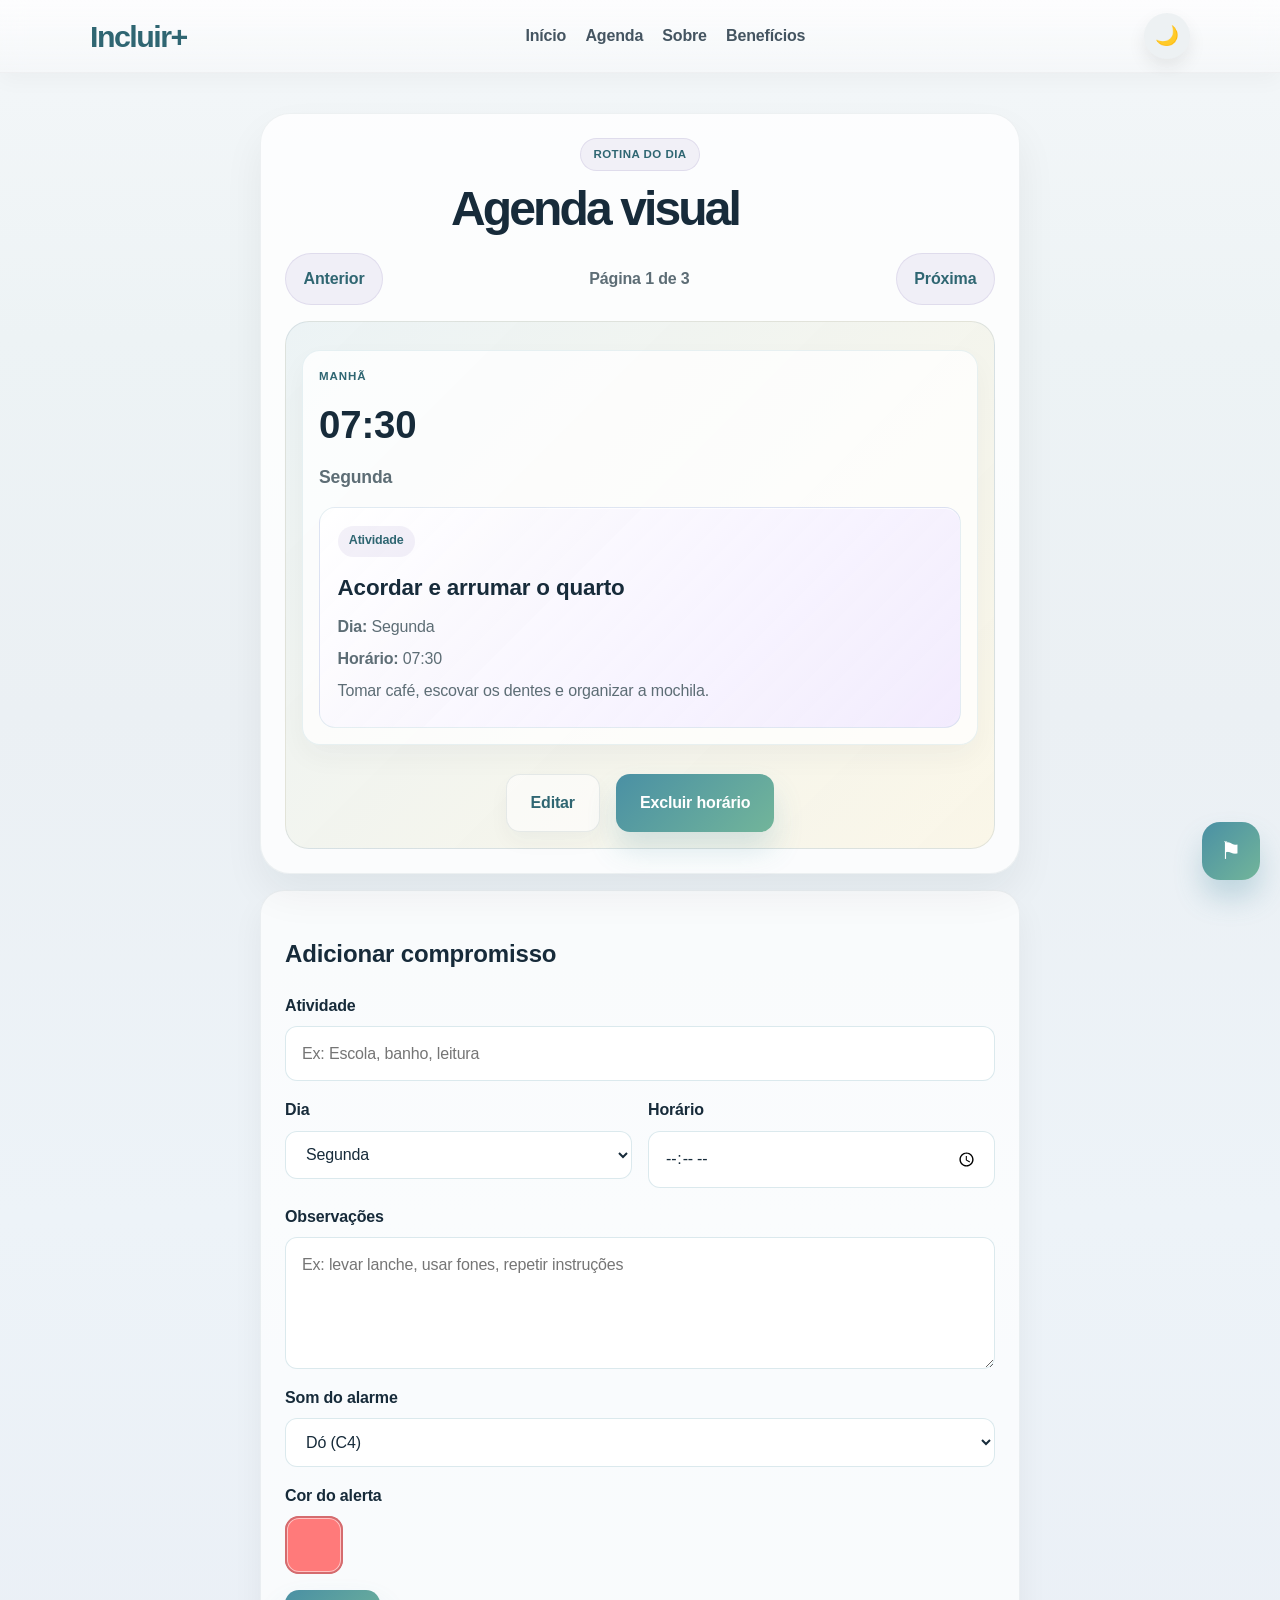
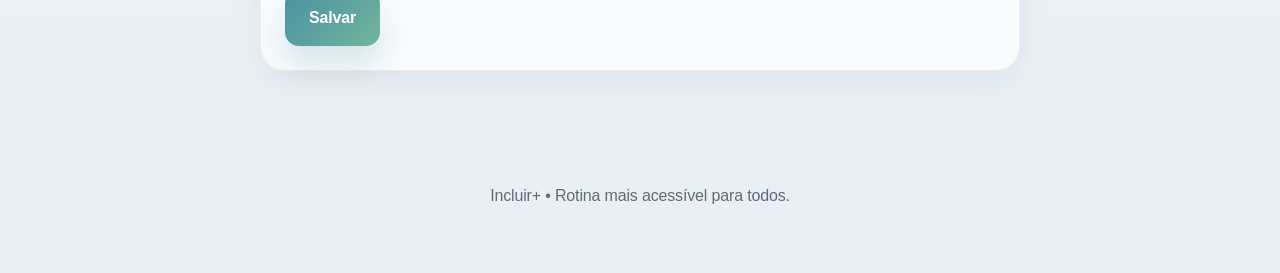
==== agenda.html @ 7098587c "Add files via upload" ====
<!DOCTYPE html>
<html lang="pt-br">
  <head>
    <meta charset="UTF-8" />
    <meta name="viewport" content="width=device-width, initial-scale=1.0" />
    <title>Agenda | Incluir+</title>
    <meta
      name="description"
      content="Agenda pessoal para organizar horários, atividades e compromissos do dia a dia."
    />
    <link rel="stylesheet" href="style.css" />
    <script src="theme.js" defer></script>
    <script src="mouse-rain.js" defer></script>
    <script src="script.js" defer></script>
  </head>
  <body>
    <div class="mouse-rain" aria-hidden="true"></div>
    <header class="topbar">
      <div class="container nav">
        <div class="brand">Incluir+</div>
        <nav class="menu" aria-label="Menu principal">
          <a href="index.html">Início</a>
          <a href="agenda.html">Agenda</a>
          <a href="index.html#sobre">Sobre</a>
          <a href="index.html#beneficios">Benefícios</a>
        </nav>
        <button id="theme-toggle" class="theme-toggle" type="button" aria-label="Alternar tema">🌙</button>
      </div>
    </header>

    <main class="agenda-page">
      <section class="agenda-book-section">
        <div class="container book-wrapper">
          <div class="book-panel">
            <div class="book-header">
              <p class="eyebrow">Rotina do dia</p>
              <h1>Agenda visual</h1>
            </div>

            <div class="book-navigation">
              <button id="prev-page" class="nav-btn" type="button" aria-label="Página anterior">Anterior</button>
              <span id="page-indicator" class="page-indicator">Página 1 de 1</span>
              <button id="next-page" class="nav-btn" type="button" aria-label="Próxima página">Próxima</button>
            </div>

            <div class="page-frame">
              <div id="agenda-page" class="agenda-page-card" aria-live="polite"></div>
              <div class="agenda-actions">
                <button id="edit-current-task" class="btn btn-secondary" type="button">Editar</button>
                <button id="delete-current-task" class="btn btn-primary" type="button">Excluir horário</button>
              </div>
            </div>
          </div>
        </div>
      </section>

      <section class="planner-form-section">
        <div class="container">
          <div class="planner-form card-panel">
            <h2 id="form-title">Adicionar compromisso</h2>
            <form id="agenda-form">
              <div class="field-group">
                <label for="task-title">Atividade</label>
                <input id="task-title" name="title" type="text" placeholder="Ex: Escola, banho, leitura" required />
              </div>

              <div class="field-row">
                <div class="field-group">
                  <label for="task-day">Dia</label>
                  <select id="task-day" name="day" required>
                    <option value="Segunda">Segunda</option>
                    <option value="Terça">Terça</option>
                    <option value="Quarta">Quarta</option>
                    <option value="Quinta">Quinta</option>
                    <option value="Sexta">Sexta</option>
                    <option value="Sábado">Sábado</option>
                    <option value="Domingo">Domingo</option>
                  </select>
                </div>

                <div class="field-group">
                  <label for="task-time">Horário</label>
                  <input id="task-time" name="time" type="time" step="60" required />
                </div>
              </div>

              <div class="field-group">
                <label for="task-notes">Observações</label>
                <textarea id="task-notes" name="notes" rows="4" placeholder="Ex: levar lanche, usar fones, repetir instruções"></textarea>
              </div>

              <div class="field-group">
                <label for="alarm-sound">Som do alarme</label>
                <select id="alarm-sound" name="alarmSound" aria-label="Escolha o som do alarme">
                  <option value="C4">Dó (C4)</option>
                  <option value="D4">Ré (D4)</option>
                  <option value="E4">Mi (E4)</option>
                  <option value="G4">Sol (G4)</option>
                  <option value="A4">La (A4)</option>
                  <option value="B4">Si (B4)</option>
                  <option value="C5">Dó agudo (C5)</option>
                </select>
              </div>

              <div class="field-group">
                <label for="alert-color">Cor do alerta</label>
                <div class="color-picker-wrap">
                  <input
                    id="alert-color"
                    name="alertColor"
                    type="color"
                    value="#ff7a7a"
                    aria-label="Escolha a cor do alerta da agenda"
                    class="alert-color-input"
                  />
                  <span class="color-picker-square" aria-hidden="true"></span>
                </div>
              </div>

              <div class="form-actions">
                <button type="submit" class="btn btn-primary">Salvar</button>
                <button type="button" id="cancel-edit" class="btn btn-secondary hidden">Cancelar</button>
              </div>
            </form>
          </div>
        </div>
      </section>
    </main>

    <button id="manual-alert-btn" class="manual-alert-btn" type="button" aria-label="Ativar compromisso atual">
      ⚑
    </button>

    <button id="dismiss-alarm-btn" class="dismiss-alarm-btn hidden" type="button" aria-label="Desligar alarme">
      Desligar alarme
    </button>

    <footer class="footer">
      <div class="container">
        <p>Incluir+ • Rotina mais acessível para todos.</p>
      </div>
    </footer>
  </body>
</html>
---- style.css ----
:root {
  --bg: #eef3f5;
  --surface: #f6f8f9;
  --surface-strong: #f0f4f6;
  --surface-soft: #9B8AC4;
  --primary: #4A90A4;
  --primary-dark: #2f6672;
  --secondary: #72B59A;
  --accent: #F2C94C;
  --text: #172B3A;
  --muted: #5d6d75;
  --border: rgba(58, 92, 103, 0.12);
  --shadow: 0 18px 40px rgba(18, 35, 45, 0.07);
  --category: #9B8AC4;
  --toggle-bg: #edf1f3;
  --toggle-text: #172B3A;
  --alert-color: #ff7a7a;
  --alert-color-rgb: 255, 122, 122;
  --theme-gradient: linear-gradient(180deg, #f4f7f9 0%, #edf3f5 18%, #ebf0f4 38%, #edf3f8 65%, #e9eef5 100%);
}

body.dark-theme {
  --bg: #050b13;
  --surface: #0b1723;
  --surface-strong: #101d2b;
  --surface-soft: #9B8AC4;
  --primary: #7ecbe3;
  --primary-dark: #edf8ff;
  --secondary: #8aa8ff;
  --accent: #f7d76d;
  --text: #eaf4fb;
  --muted: #b4c8d6;
  --border: rgba(148, 175, 255, 0.2);
  --shadow: 0 20px 45px rgba(0, 0, 0, 0.42);
  --category: #9B8AC4;
  --toggle-bg: #111d2c;
  --toggle-text: #edf8ff;
  --theme-gradient: linear-gradient(180deg, #02070d 0%, #081923 18%, #0c1b2a 38%, #101827 68%, #17152a 100%);
}

* {
  box-sizing: border-box;
}

html {
  scroll-behavior: smooth;
}

.mouse-rain {
  position: fixed;
  inset: 0;
  pointer-events: none;
  z-index: 0;
  overflow: hidden;
  background: transparent;
}

.mouse-rain .mouse-trail-line {
  position: absolute;
  left: 0;
  top: 0;
  height: 3.5px;
  border-radius: 999px;
  background: linear-gradient(90deg, rgba(74, 144, 164, 0), rgba(74, 144, 164, 0.8), rgba(74, 144, 164, 0));
  box-shadow: 0 0 18px rgba(74, 144, 164, 0.18), 0 0 28px rgba(74, 144, 164, 0.08);
  transform-origin: center center;
  opacity: 0;
  transition: opacity 0.18s ease, filter 0.25s ease;
  filter: blur(0.2px);
}

body.dark-theme .mouse-rain .mouse-trail-line {
  background: linear-gradient(90deg, rgba(79, 116, 255, 0), rgba(79, 116, 255, 0.8), rgba(79, 116, 255, 0));
  box-shadow: 0 0 16px rgba(79, 116, 255, 0.12), 0 0 24px rgba(79, 116, 255, 0.08);
}

body {
  margin: 0;
  font-family: "Inter", "Segoe UI", Arial, sans-serif;
  background: var(--theme-gradient);
  color: var(--text);
  line-height: 1.6;
  letter-spacing: -0.01em;
  text-rendering: optimizeLegibility;
  position: relative;
}

body > * {
  position: relative;
  z-index: 1;
}

img {
  max-width: 100%;
  display: block;
}

p,
label,
input,
select,
textarea,
button {
  letter-spacing: -0.01em;
}

button,
input,
select,
textarea {
  font: inherit;
}

.container {
  width: min(1100px, calc(100% - 2rem));
  margin: 0 auto;
}


.topbar {
  background: linear-gradient(180deg, rgba(255,255,255,0.78), rgba(245,247,249,0.72));
  backdrop-filter: blur(12px);
  border-bottom: 1px solid rgba(25, 42, 52, 0.06);
  position: sticky;
  top: 0;
  z-index: 10;
  box-shadow: 0 8px 20px rgba(20, 35, 45, 0.03);
}

body.dark-theme .topbar {
  background: linear-gradient(180deg, rgba(8,14,21,0.84), rgba(11,18,28,0.76));
  border-bottom-color: rgba(160, 184, 255, 0.12);
  box-shadow: 0 10px 18px rgba(2, 7, 12, 0.22);
}

.nav {
  display: flex;
  align-items: center;
  justify-content: space-between;
  min-height: 72px;
  gap: 1rem;
}

.theme-toggle {
  border: none;
  background: var(--toggle-bg);
  color: var(--toggle-text);
  width: 46px;
  height: 46px;
  border-radius: 50%;
  font-size: 1.2rem;
  cursor: pointer;
  box-shadow: 0 8px 18px rgba(0, 0, 0, 0.08);
  transition: transform 0.2s ease, box-shadow 0.2s ease, background 0.25s ease;
}

.theme-toggle:hover {
  transform: translateY(-1px) scale(1.02);
  box-shadow: 0 12px 22px rgba(11, 24, 33, 0.13);
}

.brand {
  font-size: 1.9rem;
  font-weight: 800;
  letter-spacing: -0.05em;
  color: var(--primary-dark);
}

.menu {
  display: flex;
  gap: 1.2rem;
  align-items: center;
}

.menu a {
  color: var(--text);
  text-decoration: none;
  font-weight: 600;
  opacity: 0.8;
  transition: color 0.2s ease, opacity 0.2s ease, transform 0.2s ease;
}

.menu a:hover {
  opacity: 1;
  transform: translateY(-1px);
}

body.dark-theme .menu a,
body.dark-theme .brand,
body.dark-theme .card h3,
body.dark-theme .page-box h3,
body.dark-theme .planner-form h2,
body.dark-theme label,
body.dark-theme .book-header h1 {
  color: var(--text);
}

.menu a:hover {
  color: var(--primary);
}

.hero {
  padding: 5rem 0 3.4rem;
}

.hero-content {
  display: grid;
  grid-template-columns: 1.1fr 0.9fr;
  align-items: center;
  gap: 2.8rem;
}

.eyebrow {
  display: inline-block;
  margin: 0 0 0.8rem;
  padding: 0.4rem 0.8rem;
  background: rgba(155, 138, 196, 0.12);
  border: 1px solid rgba(155, 138, 196, 0.2);
  border-radius: 999px;
  color: var(--primary-dark);
  font-weight: 700;
  letter-spacing: 0.04em;
  text-transform: uppercase;
  font-size: 0.72rem;
}

h1 {
  margin: 0;
  font-size: clamp(2.3rem, 5vw, 4.1rem);
  line-height: 1.04;
  letter-spacing: -0.06em;
  max-width: 620px;
}

.lead {
  margin: 1.15rem 0 0;
  font-size: 1.08rem;
  color: var(--muted);
  max-width: 560px;
  line-height: 1.7;
}

.actions {
  display: flex;
  flex-wrap: wrap;
  gap: 1rem;
  margin-top: 1.9rem;
}

.btn {
  display: inline-flex;
  align-items: center;
  justify-content: center;
  padding: 0.95rem 1.5rem;
  border-radius: 14px;
  text-decoration: none;
  font-weight: 700;
  border: none;
  cursor: pointer;
  transition: transform 0.2s ease, box-shadow 0.2s ease, filter 0.2s ease;
}

.btn:hover {
  transform: translateY(-2px);
  filter: saturate(1.05);
}

.btn-primary {
  background: linear-gradient(135deg, var(--primary), var(--secondary));
  color: #fff;
  box-shadow: 0 18px 30px rgba(74, 144, 164, 0.2);
}

.btn-secondary {
  background: rgba(255,255,255,0.52);
  color: var(--primary-dark);
  border: 1px solid rgba(58, 92, 103, 0.11);
  box-shadow: 0 10px 20px rgba(34, 52, 63, 0.04);
}

.btn-ghost {
  background: rgba(255, 255, 255, 0.24);
  color: var(--primary-dark);
  border: 1px solid rgba(58, 92, 103, 0.1);
  padding: 0.78rem 1.1rem;
  font-size: 0.94rem;
  box-shadow: none;
}

body.dark-theme .btn-secondary,
body.dark-theme .btn-ghost {
  background: rgba(17, 29, 42, 0.68);
  color: var(--text);
  border-color: rgba(147, 196, 255, 0.2);
}

.hero-visual {
  background: linear-gradient(145deg, rgba(74, 144, 164, 0.08), rgba(242, 201, 76, 0.08));
  border: 1px solid rgba(74, 144, 164, 0.12);
  border-radius: 30px;
  padding: 1rem 1.2rem;
  box-shadow: 0 24px 45px rgba(20, 38, 54, 0.06);
  display: flex;
  align-items: center;
  justify-content: center;
  overflow: hidden;
}

.hero-visual img {
  width: min(100%, 700px);
  height: auto;
  max-height: 560px;
  object-fit: contain;
  display: block;
  margin: 0 auto;
  border-radius: 18px;
  filter: none;
}

.about,
.features {
  padding: 2.5rem 0 1rem;
}

.about h2,
.features h2 {
  margin-bottom: 1rem;
  font-size: clamp(1.8rem, 3vw, 2.5rem);
}

.about p {
  margin: 0;
  font-size: 1.05rem;
  color: var(--muted);
  max-width: 800px;
}

.cards {
  display: grid;
  grid-template-columns: repeat(3, minmax(0, 1fr));
  gap: 1.5rem;
  margin-top: 2rem;
}

.card {
  background: rgba(255, 255, 255, 0.58);
  border: 1px solid rgba(58, 92, 103, 0.08);
  border-radius: 22px;
  padding: 1.5rem;
  box-shadow: 0 14px 26px rgba(34, 56, 67, 0.04);
  transition: transform 0.2s ease, box-shadow 0.2s ease;
}

.card:hover {
  transform: translateY(-3px);
  box-shadow: 0 18px 28px rgba(25, 46, 58, 0.06);
}

.card h3 {
  margin-top: 0;
  margin-bottom: 0.7rem;
  color: var(--primary-dark);
}

.card p {
  margin: 0;
  color: var(--muted);
}

.agenda-page {
  padding: 2.5rem 0 1rem;
}

.book-wrapper {
  display: flex;
  justify-content: center;
}

.book-panel {
  width: min(760px, 100%);
  background: rgba(255, 255, 255, 0.8);
  border: 1px solid rgba(58, 92, 103, 0.08);
  border-radius: 30px;
  box-shadow: 0 20px 42px rgba(17, 34, 40, 0.06);
  padding: 1.5rem;
}

body.dark-theme .book-panel,
body.dark-theme .card-panel,
body.dark-theme .page-content,
body.dark-theme .page-box,
body.dark-theme .hero-visual,
body.dark-theme .card,
body.dark-theme .planner-form {
  background: linear-gradient(180deg, rgba(10, 16, 24, 0.96), rgba(14, 21, 30, 0.96));
  color: var(--text);
  border-color: rgba(150, 177, 255, 0.18);
  box-shadow: 0 18px 32px rgba(0, 0, 0, 0.18);
}

body.dark-theme .book-panel *,
body.dark-theme .card-panel *,
body.dark-theme .page-content *,
body.dark-theme .page-box *,
body.dark-theme .hero-visual *,
body.dark-theme .card * {
  color: inherit;
}

.book-header {
  text-align: center;
  margin-bottom: 1.2rem;
}

.book-header h1 {
  font-size: clamp(2rem, 4vw, 3rem);
}

.book-navigation {
  display: flex;
  align-items: center;
  justify-content: space-between;
  gap: 1rem;
  margin-bottom: 1rem;
}

.nav-btn {
  background: rgba(155, 138, 196, 0.12);
  color: var(--primary-dark);
  border: 1px solid rgba(155, 138, 196, 0.2);
  border-radius: 999px;
  padding: 0.75rem 1.1rem;
  font-weight: 700;
  cursor: pointer;
  transition: transform 0.2s ease, box-shadow 0.2s ease;
}

.nav-btn:hover {
  transform: translateY(-1px);
  box-shadow: 0 8px 18px rgba(58, 87, 103, 0.08);
}

.page-indicator {
  font-weight: 700;
  color: var(--muted);
  text-align: center;
}

.page-frame {
  border-radius: 24px;
  background: linear-gradient(135deg, rgba(74, 144, 164, 0.09), rgba(242, 201, 76, 0.12));
  border: 1px solid var(--border);
  padding: 1rem;
}

.agenda-page-card {
  min-height: 420px;
  display: flex;
  align-items: center;
  justify-content: center;
}

.agenda-page-card.task-alert {
  animation: agendaPulse 0.9s ease-in-out infinite alternate, agendaVibration 0.32s ease-in-out infinite;
}

.agenda-page-card.task-alert .page-content,
.agenda-page-card.task-alert .page-box {
  border-color: rgba(var(--alert-color-rgb), 0.9);
  box-shadow: 0 0 0 2px rgba(var(--alert-color-rgb), 0.22), 0 0 24px rgba(var(--alert-color-rgb), 0.2);
}

.agenda-page-card.task-alert .page-label,
.agenda-page-card.task-alert .page-tag {
  color: var(--alert-color);
}

@keyframes agendaPulse {
  0% {
    box-shadow: 0 0 0 0 rgba(var(--alert-color-rgb), 0.15);
  }
  100% {
    box-shadow: 0 0 0 9px rgba(var(--alert-color-rgb), 0);
  }
}

@keyframes agendaVibration {
  0%, 100% {
    transform: translateX(0) rotate(0deg);
  }
  20% {
    transform: translateX(-2px) rotate(-0.4deg);
  }
  40% {
    transform: translateX(2px) rotate(0.4deg);
  }
  60% {
    transform: translateX(-1px) rotate(-0.2deg);
  }
  80% {
    transform: translateX(1px) rotate(0.2deg);
  }
}

.page-content {
  width: 100%;
  padding: 1rem;
  border-radius: 18px;
  background: rgba(255, 255, 255, 0.75);
  border: 1px solid rgba(74, 144, 164, 0.12);
  box-shadow: 0 12px 28px rgba(18, 35, 45, 0.04);
}

.page-label {
  margin: 0 0 0.5rem;
  text-transform: uppercase;
  letter-spacing: 0.08em;
  font-size: 0.72rem;
  font-weight: 700;
  color: var(--primary-dark);
}

.page-content h2 {
  margin: 0;
  font-size: clamp(2rem, 3vw, 2.6rem);
}

.page-time {
  margin: 0.5rem 0 1rem;
  font-size: 1.1rem;
  color: var(--muted);
  font-weight: 700;
}

.page-box {
  padding: 1.1rem;
  border-radius: 16px;
  background: linear-gradient(135deg, rgba(255, 255, 255, 0.96), rgba(240, 233, 255, 0.85));
  border: 1px solid rgba(74, 144, 164, 0.14);
  box-shadow: inset 0 1px 0 rgba(255,255,255,0.7);
}

body.dark-theme .page-box {
  background: linear-gradient(135deg, rgba(17, 25, 34, 0.98), rgba(21, 20, 34, 0.98));
}

.page-box h3 {
  margin: 0 0 0.5rem;
  font-size: 1.4rem;
}

.page-box p {
  margin: 0.4rem 0;
  color: var(--muted);
}

body.dark-theme .page-box p,
body.dark-theme .page-box strong,
body.dark-theme .page-content p,
body.dark-theme .page-content h2,
body.dark-theme .page-content h3,
body.dark-theme .page-content .page-time,
body.dark-theme .page-content .page-label,
body.dark-theme .page-content .page-tag {
  color: var(--text);
}

.page-tag {
  display: inline-block;
  padding: 0.35rem 0.7rem;
  margin-bottom: 0.8rem;
  border-radius: 999px;
  background: rgba(155, 138, 196, 0.12);
  color: var(--primary-dark);
  font-size: 0.78rem;
  font-weight: 700;
}

.agenda-actions {
  display: flex;
  justify-content: center;
  gap: 1rem;
  margin-top: 1rem;
  flex-wrap: wrap;
}

.planner-form-section {
  padding: 1rem 0 3rem;
}

.card-panel {
  background: rgba(255, 255, 255, 0.7);
  border: 1px solid rgba(58, 92, 103, 0.08);
  border-radius: 24px;
  box-shadow: 0 14px 32px rgba(22, 39, 48, 0.05);
  padding: 1.5rem
}

.planner-form {
  width: min(760px, 100%);
  margin: 0 auto;
}

.field-group {
  display: flex;
  flex-direction: column;
  gap: 0.5rem;
  margin-bottom: 1rem;
}

.field-row {
  display: grid;
  grid-template-columns: 1fr 1fr;
  gap: 1rem;
}

label {
  font-weight: 700;
  color: var(--text);
}

input,
select,
textarea {
  width: 100%;
  padding: 0.85rem 1rem;
  border: 1px solid rgba(74, 144, 164, 0.2);
  border-radius: 12px;
  background: #fff;
  color: var(--text);
}

body.dark-theme .planner-form h2,
body.dark-theme .planner-form label,
body.dark-theme .planner-form .field-group,
body.dark-theme .planner-form .field-row,
body.dark-theme .planner-form .field-group label,
body.dark-theme .planner-form label[for],
body.dark-theme .planner-form .field-group > label {
  color: #dfeeff;
}

body.dark-theme input,
body.dark-theme select,
body.dark-theme textarea {
  background: rgba(10, 18, 28, 0.9);
  color: #dfeeff;
  border-color: rgba(148, 175, 255, 0.28);
}

body.dark-theme input::placeholder,
body.dark-theme textarea::placeholder {
  color: rgba(223, 238, 255, 0.6);
}

body.dark-theme select,
body.dark-theme input[type="time"] {
  color-scheme: dark;
}

body.dark-theme select option {
  background: #0f1723;
  color: #dfeeff;
}

input:focus,
select:focus,
textarea:focus {
  outline: 2px solid rgba(74, 144, 164, 0.18);
  border-color: var(--primary);
}

.color-picker-wrap {
  position: relative;
  width: 58px;
  height: 58px;
}

.alert-color-input {
  position: absolute;
  inset: 0;
  width: 100%;
  height: 100%;
  border: none;
  border-radius: 14px;
  padding: 0;
  background: transparent;
  cursor: pointer;
  overflow: hidden;
}

.alert-color-input::-webkit-color-swatch-wrapper {
  padding: 0;
}

.alert-color-input::-webkit-color-swatch {
  border: 2px solid rgba(23, 43, 58, 0.18);
  border-radius: 14px;
}

.color-picker-square {
  position: absolute;
  inset: 0;
  border-radius: 14px;
  pointer-events: none;
  background: var(--alert-color);
  border: 2px solid rgba(23, 43, 58, 0.18);
  box-shadow: inset 0 0 0 1px rgba(255, 255, 255, 0.55);
}

.form-actions {
  display: flex;
  gap: 1rem;
  margin-top: 1rem;
}

.hidden {
  display: none;
}

.manual-alert-btn {
  position: fixed;
  right: 1.25rem;
  bottom: 1.25rem;
  width: 58px;
  height: 58px;
  border: none;
  border-radius: 18px;
  background: linear-gradient(135deg, var(--primary), var(--secondary));
  color: #fff;
  font-size: 1.5rem;
  box-shadow: 0 18px 28px rgba(74, 144, 164, 0.28);
  cursor: pointer;
  z-index: 25;
  transition: transform 0.2s ease, box-shadow 0.2s ease;
}

.manual-alert-btn:hover {
  transform: translateY(-2px) scale(1.02);
  box-shadow: 0 22px 30px rgba(74, 144, 164, 0.32);
}

.dismiss-alarm-btn {
  position: fixed;
  right: 1.25rem;
  bottom: 5.3rem;
  border: none;
  border-radius: 14px;
  background: linear-gradient(135deg, var(--alert-color), #ffb199);
  color: #fff;
  font-weight: 800;
  padding: 0.8rem 1rem;
  cursor: pointer;
  box-shadow: 0 18px 28px rgba(var(--alert-color-rgb), 0.28);
  z-index: 25;
  transition: transform 0.2s ease, box-shadow 0.2s ease;
}

.dismiss-alarm-btn:hover {
  transform: translateY(-2px);
  box-shadow: 0 22px 30px rgba(var(--alert-color-rgb), 0.32);
}

.footer {
  padding: 2rem 0 3rem;
  text-align: center;
  color: var(--muted);
}

@media (max-width: 768px) {
  .nav {
    flex-direction: column;
    justify-content: center;
    padding: 1rem 0;
    gap: 0.75rem;
  }

  .menu {
    flex-wrap: wrap;
    justify-content: center;
  }

  .book-navigation {
    flex-direction: column;
  }

  .field-row {
    grid-template-columns: 1fr;
  }

  .form-actions {
    flex-direction: column;
  }
}
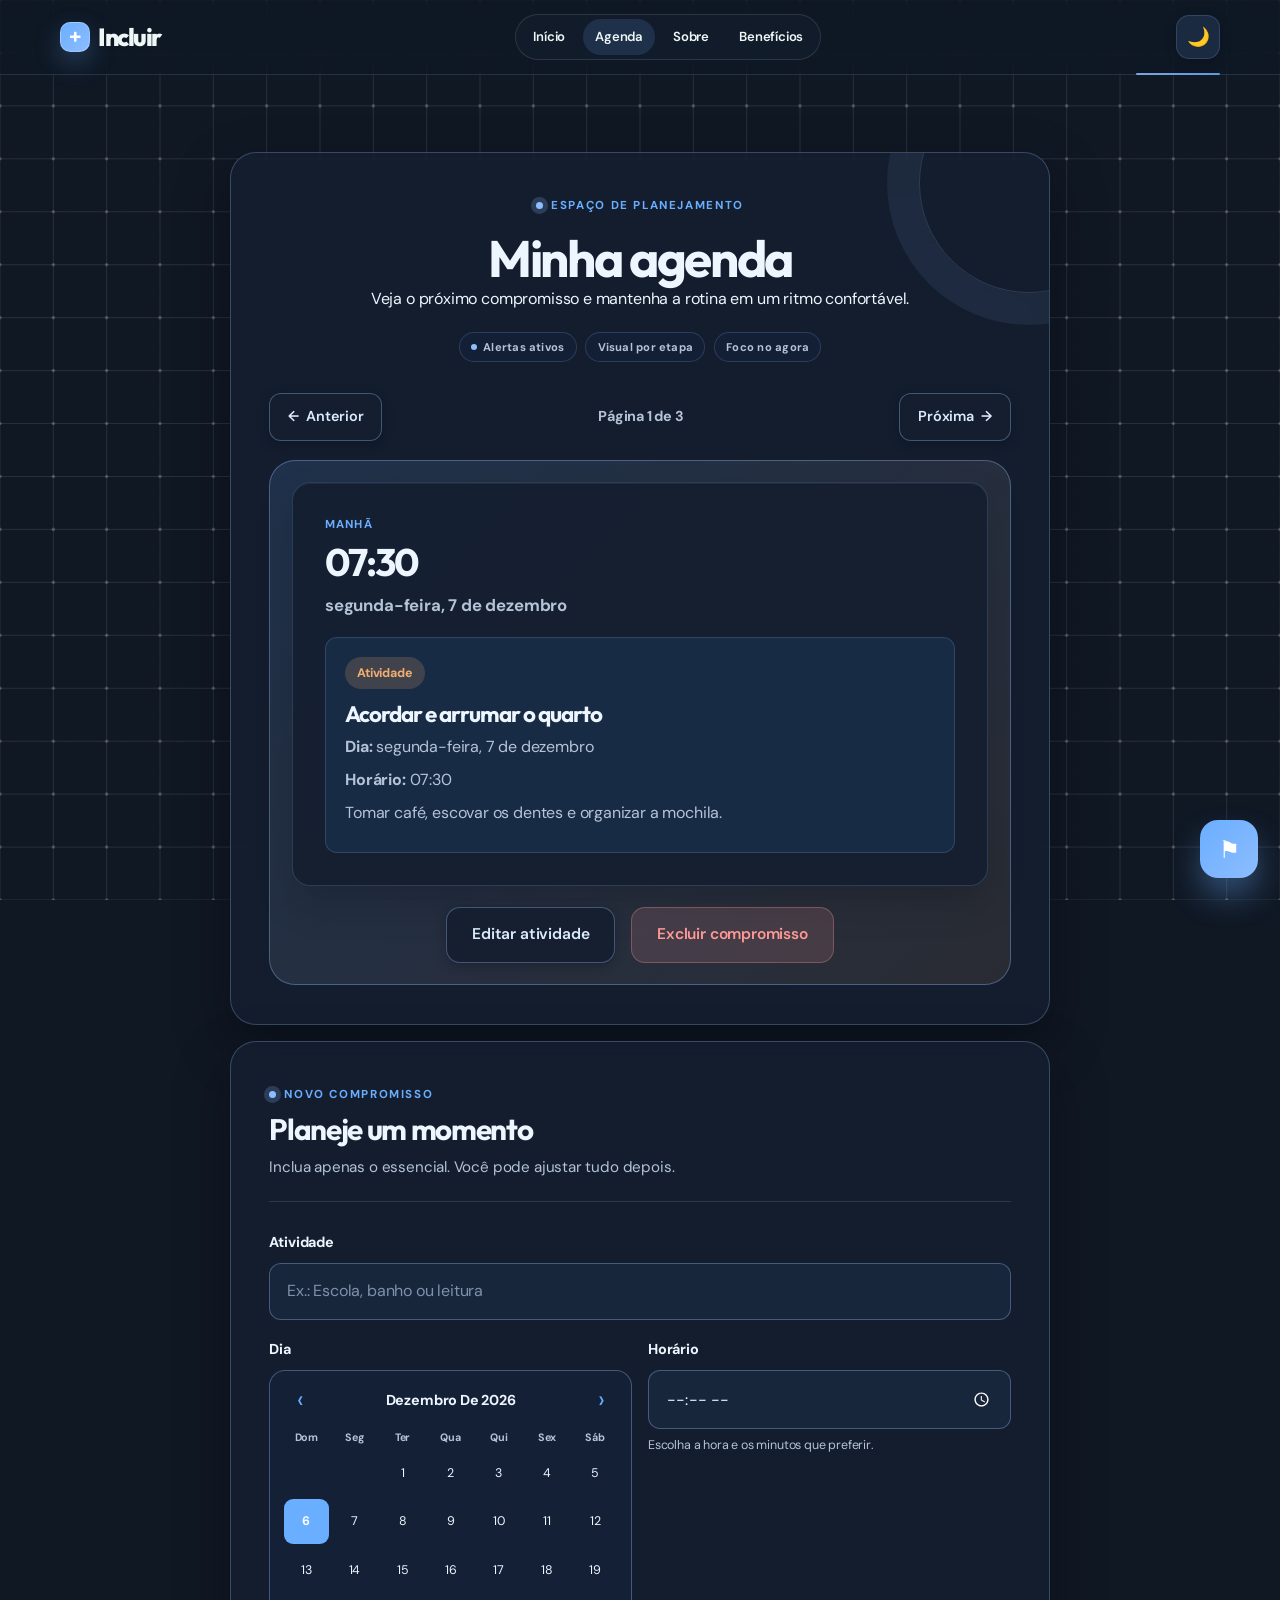
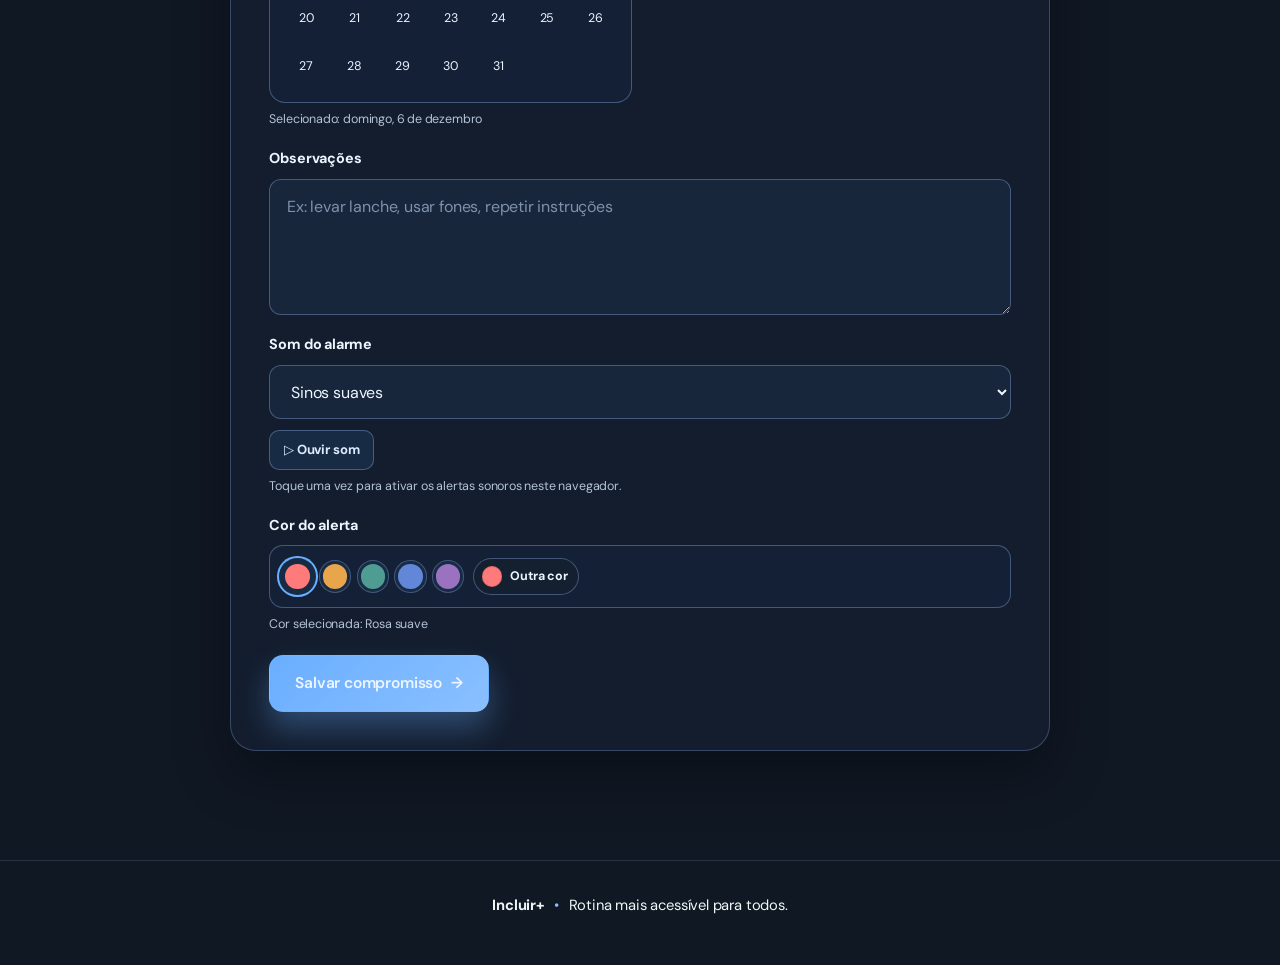
==== commit 2554fddb: "Add files via upload" ====
--- a/agenda.html
+++ b/agenda.html
@@ -8,19 +8,24 @@
       name="description"
       content="Agenda pessoal para organizar horários, atividades e compromissos do dia a dia."
     />
+    <link rel="preconnect" href="https://fonts.googleapis.com" />
+    <link rel="preconnect" href="https://fonts.gstatic.com" crossorigin />
+    <link href="https://fonts.googleapis.com/css2?family=DM+Sans:opsz,wght@9..40,400;9..40,500;9..40,600;9..40,700&family=Outfit:wght@500;600;700;800&display=swap" rel="stylesheet" />
     <link rel="stylesheet" href="style.css" />
+    <link rel="icon" href="data:image/svg+xml,%3Csvg xmlns='http://www.w3.org/2000/svg' viewBox='0 0 32 32'%3E%3Crect width='32' height='32' rx='9' fill='%230f5c5a'/%3E%3Cpath d='M16 8v16M8 16h16' stroke='white' stroke-width='3.4' stroke-linecap='round'/%3E%3C/svg%3E" />
     <script src="theme.js" defer></script>
-    <script src="mouse-rain.js" defer></script>
+    <script src="kinetic-grid.js" defer></script>
     <script src="script.js" defer></script>
   </head>
   <body>
-    <div class="mouse-rain" aria-hidden="true"></div>
+    <canvas id="kinetic-grid" aria-hidden="true"></canvas>
+    <a class="skip-link" href="#conteudo">Pular para o conteúdo</a>
     <header class="topbar">
       <div class="container nav">
-        <div class="brand">Incluir+</div>
+        <a class="brand" href="index.html" aria-label="Incluir+, página inicial"><span class="brand-mark">+</span>Incluir</a>
         <nav class="menu" aria-label="Menu principal">
           <a href="index.html">Início</a>
-          <a href="agenda.html">Agenda</a>
+          <a href="agenda.html" aria-current="page">Agenda</a>
           <a href="index.html#sobre">Sobre</a>
           <a href="index.html#beneficios">Benefícios</a>
         </nav>
@@ -28,26 +33,28 @@
       </div>
     </header>
 
-    <main class="agenda-page">
+    <main id="conteudo" class="agenda-page">
       <section class="agenda-book-section">
         <div class="container book-wrapper">
           <div class="book-panel">
             <div class="book-header">
-              <p class="eyebrow">Rotina do dia</p>
-              <h1>Agenda visual</h1>
+              <p class="eyebrow"><span></span> Espaço de planejamento</p>
+              <h1>Minha agenda</h1>
+              <p>Veja o próximo compromisso e mantenha a rotina em um ritmo confortável.</p>
+              <div class="agenda-status" aria-label="Recursos da agenda"><span><i></i> Alertas ativos</span><span>Visual por etapa</span><span>Foco no agora</span></div>
             </div>
 
             <div class="book-navigation">
-              <button id="prev-page" class="nav-btn" type="button" aria-label="Página anterior">Anterior</button>
+                <button id="prev-page" class="nav-btn" type="button" aria-label="Página anterior"><span>←</span> Anterior</button>
               <span id="page-indicator" class="page-indicator">Página 1 de 1</span>
-              <button id="next-page" class="nav-btn" type="button" aria-label="Próxima página">Próxima</button>
+                <button id="next-page" class="nav-btn" type="button" aria-label="Próxima página">Próxima <span>→</span></button>
             </div>
 
             <div class="page-frame">
               <div id="agenda-page" class="agenda-page-card" aria-live="polite"></div>
               <div class="agenda-actions">
-                <button id="edit-current-task" class="btn btn-secondary" type="button">Editar</button>
-                <button id="delete-current-task" class="btn btn-primary" type="button">Excluir horário</button>
+                <button id="edit-current-task" class="btn btn-secondary" type="button">Editar atividade</button>
+                <button id="delete-current-task" class="btn btn-danger" type="button">Excluir compromisso</button>
               </div>
             </div>
           </div>
@@ -57,30 +64,35 @@
       <section class="planner-form-section">
         <div class="container">
           <div class="planner-form card-panel">
-            <h2 id="form-title">Adicionar compromisso</h2>
+            <div class="form-heading"><p class="eyebrow"><span></span> Novo compromisso</p><h2 id="form-title">Planeje um momento</h2><p>Inclua apenas o essencial. Você pode ajustar tudo depois.</p></div>
             <form id="agenda-form">
               <div class="field-group">
                 <label for="task-title">Atividade</label>
-                <input id="task-title" name="title" type="text" placeholder="Ex: Escola, banho, leitura" required />
+                <input id="task-title" name="title" type="text" placeholder="Ex.: Escola, banho ou leitura" autocomplete="off" required />
               </div>
 
-              <div class="field-row">
-                <div class="field-group">
-                  <label for="task-day">Dia</label>
-                  <select id="task-day" name="day" required>
-                    <option value="Segunda">Segunda</option>
-                    <option value="Terça">Terça</option>
-                    <option value="Quarta">Quarta</option>
-                    <option value="Quinta">Quinta</option>
-                    <option value="Sexta">Sexta</option>
-                    <option value="Sábado">Sábado</option>
-                    <option value="Domingo">Domingo</option>
-                  </select>
+              <div class="field-row planner-details">
+                <div class="field-group calendar-field">
+                  <label for="task-date">Dia</label>
+                  <input id="task-date" name="date" type="hidden" required />
+                  <div class="task-calendar" aria-label="Escolha o dia do compromisso">
+                    <div class="calendar-topbar">
+                      <button id="calendar-prev" class="calendar-nav" type="button" aria-label="Mês anterior">‹</button>
+                      <strong id="calendar-month" aria-live="polite"></strong>
+                      <button id="calendar-next" class="calendar-nav" type="button" aria-label="Próximo mês">›</button>
+                    </div>
+                    <div class="calendar-weekdays" aria-hidden="true">
+                      <span>Dom</span><span>Seg</span><span>Ter</span><span>Qua</span><span>Qui</span><span>Sex</span><span>Sáb</span>
+                    </div>
+                    <div id="calendar-days" class="calendar-days" role="grid" aria-label="Dias do mês"></div>
+                  </div>
+                  <small id="selected-date-label" class="field-hint"></small>
                 </div>
 
-                <div class="field-group">
+                <div class="field-group time-field">
                   <label for="task-time">Horário</label>
                   <input id="task-time" name="time" type="time" step="60" required />
+                  <small class="field-hint">Escolha a hora e os minutos que preferir.</small>
                 </div>
               </div>
 
@@ -92,19 +104,18 @@
               <div class="field-group">
                 <label for="alarm-sound">Som do alarme</label>
                 <select id="alarm-sound" name="alarmSound" aria-label="Escolha o som do alarme">
-                  <option value="C4">Dó (C4)</option>
-                  <option value="D4">Ré (D4)</option>
-                  <option value="E4">Mi (E4)</option>
-                  <option value="G4">Sol (G4)</option>
-                  <option value="A4">La (A4)</option>
-                  <option value="B4">Si (B4)</option>
-                  <option value="C5">Dó agudo (C5)</option>
+                  <option value="soft-bells">Sinos suaves</option>
+                  <option value="warm-chime">Sino acolhedor</option>
+                  <option value="gentle-piano">Piano delicado</option>
+                  <option value="calm-wave">Onda tranquila</option>
                 </select>
+                <button id="preview-alarm" class="sound-preview-btn" type="button">▷ Ouvir som</button>
+                <small class="field-hint">Toque uma vez para ativar os alertas sonoros neste navegador.</small>
               </div>
 
               <div class="field-group">
                 <label for="alert-color">Cor do alerta</label>
-                <div class="color-picker-wrap">
+                <div class="alert-color-control">
                   <input
                     id="alert-color"
                     name="alertColor"
@@ -113,12 +124,20 @@
                     aria-label="Escolha a cor do alerta da agenda"
                     class="alert-color-input"
                   />
-                  <span class="color-picker-square" aria-hidden="true"></span>
+                  <div class="color-presets" role="group" aria-label="Cores sugeridas">
+                    <button class="color-preset" type="button" data-color="#ff7a7a" aria-label="Rosa suave" title="Rosa suave"></button>
+                    <button class="color-preset" type="button" data-color="#e7a64c" aria-label="Amarelo dourado" title="Amarelo dourado"></button>
+                    <button class="color-preset" type="button" data-color="#4f9d92" aria-label="Verde água" title="Verde água"></button>
+                    <button class="color-preset" type="button" data-color="#6387d8" aria-label="Azul sereno" title="Azul sereno"></button>
+                    <button class="color-preset" type="button" data-color="#9a72bf" aria-label="Lilás" title="Lilás"></button>
+                  </div>
+                  <label class="custom-color-button" for="alert-color"><span class="color-preview" aria-hidden="true"></span> Outra cor</label>
                 </div>
+                <small id="selected-color-label" class="field-hint">Cor selecionada: Rosa suave</small>
               </div>
 
               <div class="form-actions">
-                <button type="submit" class="btn btn-primary">Salvar</button>
+                <button type="submit" class="btn btn-primary">Salvar compromisso <span aria-hidden="true">→</span></button>
                 <button type="button" id="cancel-edit" class="btn btn-secondary hidden">Cancelar</button>
               </div>
             </form>
@@ -137,7 +156,7 @@
 
     <footer class="footer">
       <div class="container">
-        <p>Incluir+ • Rotina mais acessível para todos.</p>
+        <p><strong>Incluir+</strong> <span>•</span> Rotina mais acessível para todos.</p>
       </div>
     </footer>
   </body>
--- a/style.css
+++ b/style.css
@@ -1,107 +1,291 @@
 :root {
-  --bg: #eef3f5;
-  --surface: #f6f8f9;
-  --surface-strong: #f0f4f6;
-  --surface-soft: #9B8AC4;
-  --primary: #4A90A4;
-  --primary-dark: #2f6672;
-  --secondary: #72B59A;
-  --accent: #F2C94C;
-  --text: #172B3A;
-  --muted: #5d6d75;
-  --border: rgba(58, 92, 103, 0.12);
-  --shadow: 0 18px 40px rgba(18, 35, 45, 0.07);
-  --category: #9B8AC4;
-  --toggle-bg: #edf1f3;
-  --toggle-text: #172B3A;
-  --alert-color: #ff7a7a;
-  --alert-color-rgb: 255, 122, 122;
-  --theme-gradient: linear-gradient(180deg, #f4f7f9 0%, #edf3f5 18%, #ebf0f4 38%, #edf3f8 65%, #e9eef5 100%);
+  /* Surfaces */
+  --bg: #f7f6f2;
+  --surface: #ffffff;
+  --surface-strong: #f1efe9;
+  --surface-soft: #eaf3ef;
+  --surface-tint: #f4f1ea;
+  --overlay: rgba(255, 255, 255, 0.72);
+  --theme-gradient: linear-gradient(160deg, #fbfaf7 0%, #f4f5f0 52%, #eef5f1 100%);
+
+  /* Brand */
+  --primary: #0f5c5a;
+  --primary-600: #14706c;
+  --primary-dark: #0a3f3d;
+  --secondary: #4f9d92;
+  --secondary-soft: #a9d6cb;
+  --accent: #cf7d47;
+  --accent-soft: #f6e7d8;
+  --accent-warm: #e6a06b;
+  --danger: #b8534f;
+  --danger-soft: rgba(184, 83, 79, 0.1);
+
+  /* Text */
+  --text: #16211f;
+  --muted: #5f6b68;
+  --muted-soft: #8b938f;
+  --on-primary: #f4fbf9;
+
+  /* Lines & depth */
+  --border: rgba(15, 92, 90, 0.12);
+  --border-strong: rgba(15, 92, 90, 0.2);
+  --hairline: rgba(20, 32, 31, 0.06);
+
+  /* Brand */
+  --primary: #0f5c5a;
+  --primary-600: #14706c;
+  --primary-dark: #0a3f3d;
+  --secondary: #4f9d92;
+  --secondary-soft: #a9d6cb;
+  --accent: #cf7d47;
+  --accent-soft: #f6e7d8;
+  --accent-warm: #e6a06b;
+  --danger: #b8534f;
+  --danger-soft: rgba(184, 83, 79, 0.1);
+
+  /* Text */
+  --text: #16211f;
+  --muted: #5f6b68;
+  --muted-soft: #8b938f;
+  --on-primary: #f4fbf9;
+
+  /* Lines & depth */
+  --border: rgba(15, 92, 90, 0.12);
+  --border-strong: rgba(15, 92, 90, 0.2);
+  --hairline: rgba(20, 32, 31, 0.08);
+  --shadow-sm: 0 2px 8px rgba(16, 45, 42, 0.05);
+  --shadow: 0 20px 50px rgba(16, 45, 42, 0.09);
+  --shadow-lg: 0 34px 70px rgba(16, 45, 42, 0.14);
+
+  /* Controls */
+  --toggle-bg: #eceee9;
+  --toggle-text: var(--primary-dark);
+
+  /* Alerts (overridable via JS) */
+  --alert-color: #cf7d47;
+  --alert-color-rgb: 207, 125, 71;
+
+  /* Rhythm */
+  --radius-sm: 12px;
+  --radius: 18px;
+  --radius-lg: 26px;
+  --radius-xl: 34px;
+  --section-y: clamp(3.5rem, 8vw, 7rem);
+
+  color-scheme: light;
 }
 
 body.dark-theme {
-  --bg: #050b13;
-  --surface: #0b1723;
-  --surface-strong: #101d2b;
-  --surface-soft: #9B8AC4;
-  --primary: #7ecbe3;
-  --primary-dark: #edf8ff;
-  --secondary: #8aa8ff;
-  --accent: #f7d76d;
-  --text: #eaf4fb;
-  --muted: #b4c8d6;
-  --border: rgba(148, 175, 255, 0.2);
-  --shadow: 0 20px 45px rgba(0, 0, 0, 0.42);
-  --category: #9B8AC4;
-  --toggle-bg: #111d2c;
-  --toggle-text: #edf8ff;
-  --theme-gradient: linear-gradient(180deg, #02070d 0%, #081923 18%, #0c1b2a 38%, #101827 68%, #17152a 100%);
-}
-
-* {
+  --bg: #071513;
+  --surface: #0c1d1b;
+  --surface-strong: #122725;
+  --surface-soft: #143230;
+  --surface-tint: #12211f;
+  --overlay: rgba(8, 22, 20, 0.7);
+  --theme-gradient: linear-gradient(160deg, #071513 0%, #0a1c1a 55%, #0b1f1d 100%);
+
+  --primary: #7ed0c4;
+  --primary-600: #9adcd1;
+  --primary-dark: #d8f4ee;
+  --secondary: #8ecdbd;
+  --secondary-soft: #2c4f49;
+  --accent: #e9a86f;
+  --accent-soft: #3a2c22;
+  --accent-warm: #f0bd8c;
+  --danger: #f09a94;
+  --danger-soft: rgba(240, 154, 148, 0.14);
+
+  --text: #e9f5f2;
+  --muted: #a6bab5;
+  --muted-soft: #7f938e;
+  --on-primary: #06211f;
+
+  --border: rgba(126, 208, 196, 0.16);
+  --border-strong: rgba(126, 208, 196, 0.28);
+  --hairline: rgba(233, 245, 242, 0.09);
+  --shadow-sm: 0 2px 8px rgba(0, 0, 0, 0.3);
+  --shadow: 0 22px 54px rgba(0, 0, 0, 0.42);
+  --shadow-lg: 0 34px 70px rgba(0, 0, 0, 0.5);
+
+  --toggle-bg: #16302d;
+  --toggle-text: var(--primary-dark);
+
+  --surface-tint: #f4f1ea;
+  --overlay: rgba(255, 255, 255, 0.72);
+  --theme-gradient: linear-gradient(160deg, #fbfaf7 0%, #f4f5f0 52%, #eef5f1 100%);
+
+  /* Brand */
+  --primary: #0f5c5a;
+  --primary-600: #14706c;
+  --primary-dark: #0a3f3d;
+  --secondary: #4f9d92;
+  --secondary-soft: #a9d6cb;
+  --accent: #cf7d47;
+  --accent-soft: #f6e7d8;
+  --accent-warm: #e6a06b;
+  --danger: #b8534f;
+  --danger-soft: rgba(184, 83, 79, 0.1);
+
+  /* Text */
+  --text: #16211f;
+  --muted: #5f6b68;
+  --muted-soft: #8b938f;
+  --on-primary: #f4fbf9;
+
+  /* Lines & depth */
+  --border: rgba(15, 92, 90, 0.12);
+  --border-strong: rgba(15, 92, 90, 0.2);
+  --hairline: rgba(20, 32, 31, 0.08);
+  --shadow-sm: 0 2px 8px rgba(16, 45, 42, 0.05);
+  --shadow: 0 20px 50px rgba(16, 45, 42, 0.09);
+  --shadow-lg: 0 34px 70px rgba(16, 45, 42, 0.14);
+
+  /* Controls */
+  --toggle-bg: #eceee9;
+  --toggle-text: var(--primary-dark);
+
+  /* Alerts (overridable via JS) */
+  --alert-color: #cf7d47;
+  --alert-color-rgb: 207, 125, 71;
+
+  /* Rhythm */
+  --radius-sm: 12px;
+  --radius: 18px;
+  --radius-lg: 26px;
+  --radius-xl: 34px;
+  --section-y: clamp(3.5rem, 8vw, 7rem);
+
+  color-scheme: light;
+}
+
+body.dark-theme {
+  --bg: #071513;
+  --surface: #0c1d1b;
+  --surface-strong: #122725;
+  --surface-soft: #143230;
+  --surface-tint: #12211f;
+  --overlay: rgba(8, 22, 20, 0.7);
+  --theme-gradient: linear-gradient(160deg, #071513 0%, #0a1c1a 55%, #0b1f1d 100%);
+
+  --primary: #7ed0c4;
+  --primary-600: #9adcd1;
+  --primary-dark: #d8f4ee;
+  --secondary: #8ecdbd;
+  --secondary-soft: #2c4f49;
+  --accent: #e9a86f;
+  --accent-soft: #3a2c22;
+  --accent-warm: #f0bd8c;
+  --danger: #f09a94;
+  --danger-soft: rgba(240, 154, 148, 0.14);
+
+  --text: #e9f5f2;
+  --muted: #a6bab5;
+  --muted-soft: #7f938e;
+  --on-primary: #06211f;
+
+  --border: rgba(126, 208, 196, 0.16);
+  --border-strong: rgba(126, 208, 196, 0.28);
+  --hairline: rgba(233, 245, 242, 0.09);
+  --shadow-sm: 0 2px 8px rgba(0, 0, 0, 0.3);
+  --shadow: 0 22px 54px rgba(0, 0, 0, 0.42);
+  --shadow-lg: 0 34px 70px rgba(0, 0, 0, 0.5);
+
+  --toggle-bg: #16302d;
+  --toggle-text: var(--primary-dark);
+
+  color-scheme: dark;
+}
+
+/* --------------------------------------------------------------------------
+   2. Reset & base
+   -------------------------------------------------------------------------- */
+*,
+*::before,
+*::after {
   box-sizing: border-box;
 }
 
 html {
   scroll-behavior: smooth;
-}
-
-.mouse-rain {
-  position: fixed;
-  inset: 0;
-  pointer-events: none;
-  z-index: 0;
-  overflow: hidden;
-  background: transparent;
-}
-
-.mouse-rain .mouse-trail-line {
-  position: absolute;
-  left: 0;
-  top: 0;
-  height: 3.5px;
-  border-radius: 999px;
-  background: linear-gradient(90deg, rgba(74, 144, 164, 0), rgba(74, 144, 164, 0.8), rgba(74, 144, 164, 0));
-  box-shadow: 0 0 18px rgba(74, 144, 164, 0.18), 0 0 28px rgba(74, 144, 164, 0.08);
-  transform-origin: center center;
-  opacity: 0;
-  transition: opacity 0.18s ease, filter 0.25s ease;
-  filter: blur(0.2px);
-}
-
-body.dark-theme .mouse-rain .mouse-trail-line {
-  background: linear-gradient(90deg, rgba(79, 116, 255, 0), rgba(79, 116, 255, 0.8), rgba(79, 116, 255, 0));
-  box-shadow: 0 0 16px rgba(79, 116, 255, 0.12), 0 0 24px rgba(79, 116, 255, 0.08);
+  -webkit-text-size-adjust: 100%;
 }
 
 body {
   margin: 0;
-  font-family: "Inter", "Segoe UI", Arial, sans-serif;
-  background: var(--theme-gradient);
+  min-height: 100vh;
+  font-family: "DM Sans", "Segoe UI", system-ui, Arial, sans-serif;
+  font-size: 1rem;
+  line-height: 1.65;
+  letter-spacing: -0.011em;
   color: var(--text);
-  line-height: 1.6;
-  letter-spacing: -0.01em;
+  background: var(--bg);
   text-rendering: optimizeLegibility;
+  -webkit-font-smoothing: antialiased;
   position: relative;
-}
+  overflow-x: hidden;
+  transition: color 0.3s ease;
+}
+
+/* Interactive canvas background */
+#kinetic-grid {
+  position: fixed;
+  inset: 0;
+  z-index: 0;
+  width: 100%;
+  height: 100%;
+  pointer-events: none;
+}
+
+/* Keep the text that sits directly on the dark grid legible in light mode. */
+body:not(.dark-theme) .brand,
+body:not(.dark-theme) .menu a,
+body:not(.dark-theme) .menu a:hover,
+body:not(.dark-theme) .hero h1,
+body:not(.dark-theme) .hero-kicker,
+body:not(.dark-theme) .hero .lead,
+body:not(.dark-theme) .hero .trust-line span,
+body:not(.dark-theme) .about > .container > .section-heading h2,
+body:not(.dark-theme) .about-grid > p,
+body:not(.dark-theme) .features > .container > .section-heading h2,
+body:not(.dark-theme) .footer,
+body:not(.dark-theme) .footer strong {
+  color: #eef7f5;
+}
+
+body:not(.dark-theme) .hero .eyebrow,
+body:not(.dark-theme) .about > .container > .section-heading .eyebrow,
+body:not(.dark-theme) .features > .container > .section-heading .eyebrow {
+  color: #8ed8cf;
+}
 
 body > * {
   position: relative;
   z-index: 1;
 }
 
-img {
+img,
+svg {
   max-width: 100%;
   display: block;
 }
 
-p,
-label,
-input,
-select,
-textarea,
-button {
-  letter-spacing: -0.01em;
+h1,
+h2,
+h3,
+h4 {
+  font-family: "Outfit", "DM Sans", sans-serif;
+  color: var(--text);
+  letter-spacing: -0.045em;
+  line-height: 1.08;
+  margin: 0;
+}
+
+p {
+  margin: 0;
+}
+
+a {
+  color: inherit;
 }
 
 button,
@@ -109,266 +293,802 @@
 select,
 textarea {
   font: inherit;
+  letter-spacing: -0.011em;
+}
+
+:focus-visible {
+  outline: 3px solid color-mix(in srgb, var(--primary) 55%, transparent);
+  outline-offset: 2px;
+  border-radius: 6px;
+}
+
+::selection {
+  background: color-mix(in srgb, var(--secondary) 40%, transparent);
 }
 
 .container {
-  width: min(1100px, calc(100% - 2rem));
+  width: min(1160px, calc(100% - 2.5rem));
   margin: 0 auto;
 }
 
-
+/* --------------------------------------------------------------------------
+   3. Buttons
+   -------------------------------------------------------------------------- */
+.btn {
+  --btn-lift: 0;
+  display: inline-flex;
+  align-items: center;
+  justify-content: center;
+  gap: 0.55rem;
+  min-height: 52px;
+  padding: 0.9rem 1.55rem;
+  border: 1px solid transparent;
+  border-radius: 14px;
+  font-weight: 600;
+  font-size: 0.97rem;
+  text-decoration: none;
+  cursor: pointer;
+  white-space: nowrap;
+  position: relative;
+  overflow: hidden;
+  isolation: isolate;
+  transform: translateY(var(--btn-lift));
+  transition: transform 0.22s ease, box-shadow 0.25s ease, background 0.25s ease,
+    border-color 0.25s ease, color 0.25s ease;
+}
+
+.btn:disabled {
+  opacity: 0.45;
+  cursor: not-allowed;
+  transform: none;
+  box-shadow: none;
+}
+
+.btn-primary {
+  background: linear-gradient(135deg, var(--primary) 0%, var(--primary-600) 100%);
+  color: var(--on-primary);
+  box-shadow: 0 16px 30px color-mix(in srgb, var(--primary) 32%, transparent);
+}
+
+.btn-primary::before {
+  content: "";
+  position: absolute;
+  inset: 0 auto 0 -60%;
+  width: 55%;
+  background: linear-gradient(100deg, transparent, rgba(255, 255, 255, 0.22), transparent);
+  transform: skewX(-18deg);
+  transition: left 0.6s ease;
+  z-index: -1;
+}
+
+.btn-primary:not(:disabled):hover {
+  --btn-lift: -2px;
+  box-shadow: 0 20px 38px color-mix(in srgb, var(--primary) 40%, transparent);
+}
+
+.btn-primary:not(:disabled):hover::before {
+  left: 120%;
+}
+
+.btn-secondary {
+  background: var(--surface);
+  color: var(--primary-dark);
+  border-color: var(--border-strong);
+  box-shadow: var(--shadow-sm);
+}
+
+.btn-secondary:not(:disabled):hover {
+  --btn-lift: -2px;
+  border-color: color-mix(in srgb, var(--primary) 45%, transparent);
+  box-shadow: var(--shadow);
+}
+
+.btn-ghost {
+  background: transparent;
+  color: var(--text);
+  border-color: var(--border-strong);
+  padding-inline: 1.2rem;
+  font-weight: 600;
+}
+
+.btn-ghost:not(:disabled):hover {
+  --btn-lift: -2px;
+  background: var(--surface-soft);
+  border-color: color-mix(in srgb, var(--primary) 40%, transparent);
+}
+
+.btn-danger {
+  background: var(--danger-soft);
+  color: var(--danger);
+  border-color: color-mix(in srgb, var(--danger) 30%, transparent);
+}
+
+.btn-danger:not(:disabled):hover {
+  --btn-lift: -2px;
+  background: color-mix(in srgb, var(--danger) 18%, transparent);
+}
+
+.btn-light {
+  background: #ffffff;
+  color: var(--primary-dark);
+  box-shadow: 0 14px 26px rgba(0, 0, 0, 0.18);
+}
+
+.btn-light:not(:disabled):hover {
+  --btn-lift: -2px;
+}
+
+.btn-light span {
+  font-size: 1.2rem;
+  line-height: 0;
+}
+
+/* --------------------------------------------------------------------------
+   5. Top navigation
+   -------------------------------------------------------------------------- */
 .topbar {
-  background: linear-gradient(180deg, rgba(255,255,255,0.78), rgba(245,247,249,0.72));
-  backdrop-filter: blur(12px);
-  border-bottom: 1px solid rgba(25, 42, 52, 0.06);
   position: sticky;
   top: 0;
-  z-index: 10;
-  box-shadow: 0 8px 20px rgba(20, 35, 45, 0.03);
-}
-
-body.dark-theme .topbar {
-  background: linear-gradient(180deg, rgba(8,14,21,0.84), rgba(11,18,28,0.76));
-  border-bottom-color: rgba(160, 184, 255, 0.12);
-  box-shadow: 0 10px 18px rgba(2, 7, 12, 0.22);
+  z-index: 40;
+  background: var(--overlay);
+  backdrop-filter: blur(18px) saturate(140%);
+  -webkit-backdrop-filter: blur(18px) saturate(140%);
+  border-bottom: 1px solid var(--hairline);
+}
+
+.topbar::after {
+  content: "";
+  position: absolute;
+  right: max(1.25rem, calc((100% - 1160px) / 2));
+  bottom: -1px;
+  width: 84px;
+  height: 2px;
+  border-radius: 4px;
+  background: linear-gradient(90deg, var(--secondary), var(--primary));
+  opacity: 0.85;
 }
 
 .nav {
   display: flex;
   align-items: center;
   justify-content: space-between;
-  min-height: 72px;
   gap: 1rem;
+  min-height: 78px;
+}
+
+.brand {
+  display: inline-flex;
+  align-items: center;
+  gap: 0.5rem;
+  font-family: "Outfit", sans-serif;
+  font-size: 1.55rem;
+  font-weight: 800;
+  letter-spacing: -0.055em;
+  color: var(--text);
+  text-decoration: none;
+}
+
+.brand-mark {
+  display: grid;
+  place-items: center;
+  width: 30px;
+  height: 30px;
+  border-radius: 10px;
+  color: #ffffff;
+  font: 700 1.35rem/1 "DM Sans", Arial, sans-serif;
+  background: linear-gradient(135deg, var(--primary), var(--secondary));
+  box-shadow: 0 8px 18px color-mix(in srgb, var(--primary) 30%, transparent);
+}
+
+.menu {
+  display: flex;
+  align-items: center;
+  gap: 1.7rem;
+}
+
+.menu a {
+  position: relative;
+  color: var(--muted);
+  font-size: 0.92rem;
+  font-weight: 600;
+  text-decoration: none;
+  transition: color 0.2s ease;
+}
+
+.menu a::after {
+  content: "";
+  position: absolute;
+  right: 0;
+  bottom: -8px;
+  left: 0;
+  height: 2px;
+  border-radius: 2px;
+  background: var(--primary);
+  transform: scaleX(0);
+  transform-origin: right;
+  transition: transform 0.26s ease;
+}
+
+.menu a:hover {
+  color: var(--text);
+}
+
+.menu a:hover::after {
+  transform: scaleX(1);
+  transform-origin: left;
 }
 
 .theme-toggle {
-  border: none;
+  width: 44px;
+  height: 44px;
+  border: 1px solid var(--border);
+  border-radius: 13px;
   background: var(--toggle-bg);
   color: var(--toggle-text);
-  width: 46px;
-  height: 46px;
-  border-radius: 50%;
-  font-size: 1.2rem;
+  font-size: 1.15rem;
   cursor: pointer;
-  box-shadow: 0 8px 18px rgba(0, 0, 0, 0.08);
-  transition: transform 0.2s ease, box-shadow 0.2s ease, background 0.25s ease;
+  display: grid;
+  place-items: center;
+  box-shadow: var(--shadow-sm);
+  transition: transform 0.24s ease, box-shadow 0.24s ease, background 0.25s ease;
 }
 
 .theme-toggle:hover {
-  transform: translateY(-1px) scale(1.02);
-  box-shadow: 0 12px 22px rgba(11, 24, 33, 0.13);
-}
-
-.brand {
-  font-size: 1.9rem;
-  font-weight: 800;
-  letter-spacing: -0.05em;
-  color: var(--primary-dark);
-}
-
-.menu {
-  display: flex;
-  gap: 1.2rem;
+  transform: translateY(-2px) rotate(9deg);
+  box-shadow: var(--shadow);
+}
+
+/* --------------------------------------------------------------------------
+   6. Eyebrow / section headings
+   -------------------------------------------------------------------------- */
+.eyebrow {
+  display: inline-flex;
   align-items: center;
-}
-
-.menu a {
-  color: var(--text);
-  text-decoration: none;
-  font-weight: 600;
-  opacity: 0.8;
-  transition: color 0.2s ease, opacity 0.2s ease, transform 0.2s ease;
-}
-
-.menu a:hover {
-  opacity: 1;
-  transform: translateY(-1px);
-}
-
-body.dark-theme .menu a,
-body.dark-theme .brand,
-body.dark-theme .card h3,
-body.dark-theme .page-box h3,
-body.dark-theme .planner-form h2,
-body.dark-theme label,
-body.dark-theme .book-header h1 {
-  color: var(--text);
-}
-
-.menu a:hover {
+  gap: 0.5rem;
+  margin: 0 0 1rem;
   color: var(--primary);
-}
-
+  font-size: 0.72rem;
+  font-weight: 700;
+  letter-spacing: 0.14em;
+  text-transform: uppercase;
+}
+
+.eyebrow span {
+  width: 7px;
+  height: 7px;
+  border-radius: 999px;
+  background: var(--secondary);
+  box-shadow: 0 0 0 5px color-mix(in srgb, var(--secondary) 20%, transparent);
+}
+
+.section-heading {
+  max-width: 680px;
+}
+
+.section-heading h2 {
+  font-size: clamp(2rem, 3.6vw, 3rem);
+  line-height: 1.08;
+}
+
+/* --------------------------------------------------------------------------
+   7. Hero
+   -------------------------------------------------------------------------- */
 .hero {
-  padding: 5rem 0 3.4rem;
-}
-
-.hero-content {
+  position: relative;
+  padding: clamp(3.5rem, 7vw, 7rem) 0 clamp(3rem, 6vw, 6rem);
+}
+
+.hero-content {
   display: grid;
-  grid-template-columns: 1.1fr 0.9fr;
+  grid-template-columns: 1.04fr 0.96fr;
   align-items: center;
-  gap: 2.8rem;
-}
-
-.eyebrow {
-  display: inline-block;
-  margin: 0 0 0.8rem;
-  padding: 0.4rem 0.8rem;
-  background: rgba(155, 138, 196, 0.12);
-  border: 1px solid rgba(155, 138, 196, 0.2);
-  border-radius: 999px;
-  color: var(--primary-dark);
+  gap: clamp(2.5rem, 5vw, 5.5rem);
+}
+
+.hero-text {
+  animation: rise 0.7s ease both;
+}
+
+.hero-kicker {
+  margin: 0 0 0.6rem;
+  color: var(--muted);
+  font-size: 0.86rem;
   font-weight: 700;
-  letter-spacing: 0.04em;
-  text-transform: uppercase;
-  font-size: 0.72rem;
-}
-
-h1 {
-  margin: 0;
-  font-size: clamp(2.3rem, 5vw, 4.1rem);
-  line-height: 1.04;
-  letter-spacing: -0.06em;
-  max-width: 620px;
+  letter-spacing: 0.03em;
+}
+
+.hero h1 {
+  font-size: clamp(2.6rem, 5.2vw, 4.6rem);
+  line-height: 1.0;
+  letter-spacing: -0.062em;
+  max-width: 15ch;
+}
+
+.hero h1 em {
+  font-style: normal;
+  color: var(--primary);
+  position: relative;
+}
+
+.hero h1 em::after {
+  content: "";
+  position: absolute;
+  left: 0;
+  right: 0;
+  bottom: 0.02em;
+  height: 0.16em;
+  border-radius: 4px;
+  background: var(--accent);
+  opacity: 0.28;
 }
 
 .lead {
-  margin: 1.15rem 0 0;
-  font-size: 1.08rem;
+  margin-top: 1.4rem;
+  max-width: 34rem;
   color: var(--muted);
-  max-width: 560px;
-  line-height: 1.7;
+  font-size: 1.1rem;
+  line-height: 1.75;
 }
 
 .actions {
   display: flex;
   flex-wrap: wrap;
-  gap: 1rem;
-  margin-top: 1.9rem;
-}
-
-.btn {
-  display: inline-flex;
-  align-items: center;
-  justify-content: center;
-  padding: 0.95rem 1.5rem;
-  border-radius: 14px;
-  text-decoration: none;
-  font-weight: 700;
-  border: none;
-  cursor: pointer;
-  transition: transform 0.2s ease, box-shadow 0.2s ease, filter 0.2s ease;
-}
-
-.btn:hover {
-  transform: translateY(-2px);
-  filter: saturate(1.05);
-}
-
-.btn-primary {
-  background: linear-gradient(135deg, var(--primary), var(--secondary));
-  color: #fff;
-  box-shadow: 0 18px 30px rgba(74, 144, 164, 0.2);
-}
-
-.btn-secondary {
-  background: rgba(255,255,255,0.52);
-  color: var(--primary-dark);
-  border: 1px solid rgba(58, 92, 103, 0.11);
-  box-shadow: 0 10px 20px rgba(34, 52, 63, 0.04);
-}
-
-.btn-ghost {
-  background: rgba(255, 255, 255, 0.24);
-  color: var(--primary-dark);
-  border: 1px solid rgba(58, 92, 103, 0.1);
-  padding: 0.78rem 1.1rem;
-  font-size: 0.94rem;
-  box-shadow: none;
-}
-
-body.dark-theme .btn-secondary,
-body.dark-theme .btn-ghost {
-  background: rgba(17, 29, 42, 0.68);
-  color: var(--text);
-  border-color: rgba(147, 196, 255, 0.2);
-}
-
-.hero-visual {
-  background: linear-gradient(145deg, rgba(74, 144, 164, 0.08), rgba(242, 201, 76, 0.08));
-  border: 1px solid rgba(74, 144, 164, 0.12);
-  border-radius: 30px;
-  padding: 1rem 1.2rem;
-  box-shadow: 0 24px 45px rgba(20, 38, 54, 0.06);
+  gap: 0.9rem;
+  margin-top: 2.1rem;
+}
+
+.trust-line {
+  display: flex;
+  gap: 2rem;
+  margin-top: 2.75rem;
+  padding-top: 1.6rem;
+  border-top: 1px solid var(--hairline);
+}
+
+.trust-line div {
   display: flex;
   align-items: center;
-  justify-content: center;
+  gap: 0.6rem;
+}
+
+.trust-line strong {
+  font-family: "Outfit", sans-serif;
+  font-size: 1.5rem;
+  font-weight: 700;
+  color: var(--accent);
+}
+
+.trust-line span {
+  color: var(--muted);
+  font-size: 0.78rem;
+  font-weight: 600;
+  line-height: 1.25;
+}
+
+/* Hero visual */
+.hero-visual {
+  position: relative;
+  isolation: isolate;
+  padding: 14px;
+  border-radius: var(--radius-xl);
+  border: 1px solid var(--border);
+  background: linear-gradient(145deg, #e9f3ef 0%, #ffffff 52%, #f7efe6 100%);
+  box-shadow: var(--shadow);
+  animation: rise 0.8s 0.1s both;
+}
+
+.hero-visual::before {
+  content: "";
+  position: absolute;
+  z-index: -1;
+  inset: 14% -6% -7% 9%;
+  border-radius: var(--radius-lg);
+  background: var(--accent);
+  opacity: 0.14;
+  transform: rotate(5deg);
+}
+
+.hero-visual::after {
+  content: "INCLUIR+";
+  position: absolute;
+  right: 11%;
+  bottom: -15px;
+  color: var(--primary);
+  font: 800 0.64rem/1 "Outfit", sans-serif;
+  letter-spacing: 0.22em;
+  opacity: 0.5;
+}
+
+.hero-visual img {
+  width: 100%;
+  height: clamp(320px, 42vw, 460px);
+  object-fit: cover;
+  border-radius: var(--radius);
+  filter: saturate(1.02) contrast(1.01);
+}
+
+body.dark-theme .hero-visual {
+  background: linear-gradient(145deg, #112825 0%, #0d201e 52%, #1a2622 100%);
+}
+
+.floating-card {
+  position: absolute;
+  z-index: 3;
+  display: flex;
+  align-items: center;
+  gap: 0.65rem;
+  padding: 0.7rem 0.85rem;
+  border: 1px solid var(--border);
+  border-radius: 15px;
+  background: var(--surface);
+  box-shadow: 0 16px 30px rgba(16, 45, 42, 0.14);
+  animation: float 4.5s ease-in-out infinite;
+}
+
+.floating-card span {
+  display: grid;
+  place-items: center;
+  width: 34px;
+  height: 34px;
+  border-radius: 11px;
+  color: var(--primary);
+  background: var(--surface-soft);
+  font-weight: 700;
+}
+
+.floating-card small,
+.floating-card strong {
+  display: block;
+  line-height: 1.2;
+}
+
+.floating-card small {
+  color: var(--muted);
+  font-size: 0.64rem;
+  letter-spacing: 0.02em;
+}
+
+.floating-card strong {
+  margin-top: 0.15rem;
+  font-size: 0.78rem;
+}
+
+.floating-card-top {
+  top: 9%;
+  left: -10%;
+}
+
+.floating-card-bottom {
+  right: -9%;
+  bottom: 10%;
+  animation-delay: -2.2s;
+}
+
+/* --------------------------------------------------------------------------
+   8. About
+   -------------------------------------------------------------------------- */
+.about {
+  position: relative;
+  padding: var(--section-y) 0 0;
+}
+
+.about::before {
+  content: "";
+  position: absolute;
+  top: 24%;
+  right: 0;
+  width: 26vw;
+  height: 1px;
+  background: linear-gradient(90deg, transparent, var(--border-strong));
+}
+
+.about-grid {
+  display: grid;
+  grid-template-columns: 1.2fr 0.8fr;
+  gap: clamp(2.5rem, 5vw, 5rem);
+  align-items: center;
+  margin-top: 2.4rem;
+}
+
+.about-grid > p {
+  color: var(--muted);
+  font-size: 1.08rem;
+  line-height: 1.85;
+}
+
+.about-highlight {
+  padding: 1.7rem 1.8rem;
+  border-left: 4px solid var(--secondary);
+  border-radius: 0 var(--radius) var(--radius) 0;
+  background: var(--surface-soft);
+  box-shadow: 18px 18px 0 color-mix(in srgb, var(--secondary) 10%, transparent);
+}
+
+.about-highlight span {
+  display: block;
+  height: 26px;
+  color: var(--secondary);
+  font: 700 3.2rem/0.9 Georgia, serif;
+}
+
+.about-highlight p {
+  margin: 0.5rem 0 0;
+  font-family: "Outfit", sans-serif;
+  font-size: 1.06rem;
+  font-weight: 600;
+  line-height: 1.55;
+}
+
+/* --------------------------------------------------------------------------
+   9. Workflow (dark panel)
+   -------------------------------------------------------------------------- */
+.workflow {
+  padding: clamp(3rem, 6vw, 6.5rem) 0;
+}
+
+.workflow-layout {
+  position: relative;
+  display: grid;
+  grid-template-columns: 0.85fr 1.15fr;
+  gap: clamp(2.5rem, 6vw, 7rem);
+  align-items: center;
+  padding: clamp(2rem, 4vw, 4rem);
+  border-radius: var(--radius-xl);
+  color: var(--on-primary);
+  background: linear-gradient(135deg, #0f4f4d 0%, #0a3b39 100%);
   overflow: hidden;
 }
 
-.hero-visual img {
-  width: min(100%, 700px);
-  height: auto;
-  max-height: 560px;
-  object-fit: contain;
-  display: block;
-  margin: 0 auto;
-  border-radius: 18px;
-  filter: none;
-}
-
-.about,
+.workflow-layout::before {
+  content: "";
+  position: absolute;
+  top: -200px;
+  right: -130px;
+  width: 390px;
+  height: 390px;
+  border-radius: 50%;
+  border: 1px solid rgba(255, 255, 255, 0.12);
+  box-shadow: 0 0 0 45px rgba(255, 255, 255, 0.035), 0 0 0 90px rgba(255, 255, 255, 0.022);
+}
+
+body.dark-theme .workflow-layout {
+  background: linear-gradient(135deg, #0e2f2d 0%, #0a2321 100%);
+  border: 1px solid var(--border);
+}
+
+.workflow-intro,
+.steps {
+  position: relative;
+  z-index: 1;
+}
+
+.workflow .eyebrow {
+  color: var(--secondary-soft);
+}
+
+.workflow .eyebrow span {
+  background: var(--secondary-soft);
+  box-shadow: 0 0 0 5px rgba(169, 214, 203, 0.16);
+}
+
+.workflow h2 {
+  color: #f3fbf9;
+  font-size: clamp(2rem, 3vw, 2.9rem);
+}
+
+.workflow-intro > p:last-child {
+  margin: 1.25rem 0 0;
+  color: rgba(226, 240, 237, 0.82);
+}
+
+.steps {
+  display: grid;
+  gap: 1.4rem;
+  margin: 0;
+  padding: 0;
+  list-style: none;
+}
+
+.steps li {
+  display: grid;
+  grid-template-columns: 48px 1fr;
+  gap: 1rem;
+  align-items: center;
+  padding-bottom: 1.35rem;
+  border-bottom: 1px solid rgba(255, 255, 255, 0.13);
+}
+
+.steps li:last-child {
+  padding-bottom: 0;
+  border: 0;
+}
+
+.steps li > span {
+  display: grid;
+  place-items: center;
+  width: 44px;
+  height: 44px;
+  border-radius: 50%;
+  border: 1px solid rgba(169, 214, 203, 0.4);
+  color: var(--secondary-soft);
+  font-family: "Outfit", sans-serif;
+  font-size: 0.8rem;
+  font-weight: 700;
+}
+
+.steps h3 {
+  margin: 0 0 0.15rem;
+  color: #f3fbf9;
+  font-size: 1.08rem;
+}
+
+.steps p {
+  color: rgba(226, 240, 237, 0.78);
+  font-size: 0.9rem;
+}
+
+/* --------------------------------------------------------------------------
+   10. Features
+   -------------------------------------------------------------------------- */
 .features {
-  padding: 2.5rem 0 1rem;
-}
-
-.about h2,
-.features h2 {
-  margin-bottom: 1rem;
-  font-size: clamp(1.8rem, 3vw, 2.5rem);
-}
-
-.about p {
-  margin: 0;
-  font-size: 1.05rem;
-  color: var(--muted);
-  max-width: 800px;
+  padding: 0 0 var(--section-y);
 }
 
 .cards {
   display: grid;
   grid-template-columns: repeat(3, minmax(0, 1fr));
-  gap: 1.5rem;
-  margin-top: 2rem;
+  gap: 1.35rem;
+  margin-top: 2.4rem;
 }
 
 .card {
-  background: rgba(255, 255, 255, 0.58);
-  border: 1px solid rgba(58, 92, 103, 0.08);
-  border-radius: 22px;
-  padding: 1.5rem;
-  box-shadow: 0 14px 26px rgba(34, 56, 67, 0.04);
-  transition: transform 0.2s ease, box-shadow 0.2s ease;
+  position: relative;
+  min-height: 236px;
+  padding: 1.7rem;
+  border: 1px solid var(--border);
+  border-radius: var(--radius);
+  background: var(--surface);
+  box-shadow: var(--shadow-sm);
+  overflow: hidden;
+  transition: transform 0.28s ease, box-shadow 0.28s ease, border-color 0.28s ease;
+}
+
+.card::before {
+  content: "";
+  position: absolute;
+  inset: auto 0 0 0;
+  height: 4px;
+  background: linear-gradient(90deg, var(--primary), var(--secondary));
+  transform: scaleX(0);
+  transform-origin: left;
+  transition: transform 0.3s ease;
 }
 
 .card:hover {
-  transform: translateY(-3px);
-  box-shadow: 0 18px 28px rgba(25, 46, 58, 0.06);
+  transform: translateY(-7px);
+  border-color: color-mix(in srgb, var(--primary) 30%, transparent);
+  box-shadow: var(--shadow);
+}
+
+.card:hover::before {
+  transform: scaleX(1);
+}
+
+.feature-icon {
+  display: grid;
+  place-items: center;
+  width: 46px;
+  height: 46px;
+  margin-bottom: 2rem;
+  border-radius: 14px;
+  color: var(--primary);
+  background: var(--surface-soft);
+  font-size: 1.4rem;
+}
+
+.feature-number {
+  position: absolute;
+  right: 1.6rem;
+  top: 1.6rem;
+  color: var(--border-strong);
+  font-family: "Outfit", sans-serif;
+  font-size: 1.2rem;
+  font-weight: 700;
 }
 
 .card h3 {
-  margin-top: 0;
-  margin-bottom: 0.7rem;
-  color: var(--primary-dark);
+  margin-bottom: 0.6rem;
+  font-size: 1.24rem;
 }
 
 .card p {
-  margin: 0;
   color: var(--muted);
-}
-
+  font-size: 0.97rem;
+  line-height: 1.7;
+}
+
+/* --------------------------------------------------------------------------
+   11. Closing CTA
+   -------------------------------------------------------------------------- */
+.closing-cta {
+  padding: 0 0 var(--section-y);
+}
+
+.cta-panel {
+  position: relative;
+  display: flex;
+  align-items: center;
+  justify-content: space-between;
+  gap: 2rem;
+  padding: clamp(2.2rem, 4vw, 3.6rem) clamp(1.8rem, 4vw, 4rem);
+  border-radius: var(--radius-xl);
+  color: var(--on-primary);
+  background: linear-gradient(125deg, #12605d, #0a3f3d);
+  box-shadow: var(--shadow-lg);
+  overflow: hidden;
+}
+
+.cta-panel::before {
+  content: "";
+  position: absolute;
+  top: -60%;
+  right: -10%;
+  width: 340px;
+  height: 340px;
+  border-radius: 50%;
+  background: radial-gradient(circle, rgba(207, 125, 71, 0.35), transparent 70%);
+}
+
+body.dark-theme .cta-panel {
+  background: linear-gradient(125deg, #123c39, #0a2624);
+  border: 1px solid var(--border);
+}
+
+.cta-panel > * {
+  position: relative;
+  z-index: 1;
+}
+
+.cta-panel .eyebrow {
+  color: var(--secondary-soft);
+}
+
+.cta-panel .eyebrow span {
+  background: var(--secondary-soft);
+  box-shadow: 0 0 0 5px rgba(169, 214, 203, 0.16);
+}
+
+.cta-panel h2 {
+  max-width: 30rem;
+  color: #f3fbf9;
+  font-size: clamp(1.9rem, 3vw, 2.8rem);
+}
+
+/* --------------------------------------------------------------------------
+   12. Footer
+   -------------------------------------------------------------------------- */
+.footer {
+  padding: 2rem 0 3rem;
+  text-align: center;
+  color: var(--muted);
+  font-size: 0.92rem;
+  border-top: 1px solid var(--hairline);
+}
+
+.footer strong {
+  color: var(--text);
+}
+
+.footer span {
+  padding: 0 0.35rem;
+  color: var(--secondary);
+}
+
+/* --------------------------------------------------------------------------
+   13. Agenda page
+   -------------------------------------------------------------------------- */
 .agenda-page {
-  padding: 2.5rem 0 1rem;
+  padding: clamp(2.5rem, 5vw, 4rem) 0 2rem;
 }
 
 .book-wrapper {
@@ -377,43 +1097,80 @@
 }
 
 .book-panel {
-  width: min(760px, 100%);
-  background: rgba(255, 255, 255, 0.8);
-  border: 1px solid rgba(58, 92, 103, 0.08);
-  border-radius: 30px;
-  box-shadow: 0 20px 42px rgba(17, 34, 40, 0.06);
-  padding: 1.5rem;
-}
-
-body.dark-theme .book-panel,
-body.dark-theme .card-panel,
-body.dark-theme .page-content,
-body.dark-theme .page-box,
-body.dark-theme .hero-visual,
-body.dark-theme .card,
-body.dark-theme .planner-form {
-  background: linear-gradient(180deg, rgba(10, 16, 24, 0.96), rgba(14, 21, 30, 0.96));
-  color: var(--text);
-  border-color: rgba(150, 177, 255, 0.18);
-  box-shadow: 0 18px 32px rgba(0, 0, 0, 0.18);
-}
-
-body.dark-theme .book-panel *,
-body.dark-theme .card-panel *,
-body.dark-theme .page-content *,
-body.dark-theme .page-box *,
-body.dark-theme .hero-visual *,
-body.dark-theme .card * {
-  color: inherit;
+  position: relative;
+  width: min(820px, 100%);
+  padding: clamp(1.6rem, 3vw, 2.4rem);
+  border: 1px solid var(--border);
+  border-radius: var(--radius-lg);
+  background: var(--surface);
+  box-shadow: var(--shadow);
+  overflow: hidden;
+}
+
+.book-panel::before {
+  content: "";
+  position: absolute;
+  top: -80px;
+  right: -90px;
+  width: 220px;
+  height: 220px;
+  border-radius: 50%;
+  border: 1px solid var(--border);
+  box-shadow: 0 0 0 32px color-mix(in srgb, var(--secondary) 8%, transparent);
+  pointer-events: none;
+}
+
+.book-header,
+.book-navigation,
+.page-frame {
+  position: relative;
+  z-index: 1;
 }
 
 .book-header {
   text-align: center;
-  margin-bottom: 1.2rem;
+  margin-bottom: 1.9rem;
 }
 
 .book-header h1 {
-  font-size: clamp(2rem, 4vw, 3rem);
+  font-size: clamp(2.2rem, 4vw, 3.2rem);
+}
+
+.book-header > p:last-child,
+.form-heading > p:last-child {
+  margin: 0.6rem 0 0;
+  color: var(--muted);
+  font-size: 0.95rem;
+}
+
+.agenda-status {
+  display: flex;
+  justify-content: center;
+  flex-wrap: wrap;
+  gap: 0.55rem;
+  margin-top: 1.2rem;
+}
+
+.agenda-status span {
+  display: inline-flex;
+  align-items: center;
+  padding: 0.3rem 0.7rem;
+  border: 1px solid var(--border);
+  border-radius: 999px;
+  background: var(--surface-tint);
+  color: var(--muted);
+  font-size: 0.7rem;
+  font-weight: 700;
+  letter-spacing: 0.02em;
+}
+
+.agenda-status i {
+  display: inline-block;
+  width: 6px;
+  height: 6px;
+  margin: 0 0.4rem 1px 0;
+  border-radius: 50%;
+  background: var(--secondary);
 }
 
 .book-navigation {
@@ -421,53 +1178,126 @@
   align-items: center;
   justify-content: space-between;
   gap: 1rem;
-  margin-bottom: 1rem;
+  margin-bottom: 1.2rem;
 }
 
 .nav-btn {
-  background: rgba(155, 138, 196, 0.12);
+  display: inline-flex;
+  align-items: center;
+  gap: 0.45rem;
+  padding: 0.7rem 1.1rem;
+  border: 1px solid var(--border-strong);
+  border-radius: 12px;
+  background: var(--surface);
   color: var(--primary-dark);
-  border: 1px solid rgba(155, 138, 196, 0.2);
-  border-radius: 999px;
-  padding: 0.75rem 1.1rem;
-  font-weight: 700;
+  font-weight: 600;
+  font-size: 0.9rem;
   cursor: pointer;
-  transition: transform 0.2s ease, box-shadow 0.2s ease;
+  box-shadow: var(--shadow-sm);
+  transition: transform 0.2s ease, background 0.2s ease, box-shadow 0.2s ease;
 }
 
 .nav-btn:hover {
-  transform: translateY(-1px);
-  box-shadow: 0 8px 18px rgba(58, 87, 103, 0.08);
+  transform: translateY(-2px);
+  background: var(--surface-soft);
+  box-shadow: var(--shadow);
 }
 
 .page-indicator {
   font-weight: 700;
   color: var(--muted);
   text-align: center;
+  font-size: 0.9rem;
 }
 
 .page-frame {
-  border-radius: 24px;
-  background: linear-gradient(135deg, rgba(74, 144, 164, 0.09), rgba(242, 201, 76, 0.12));
+  padding: clamp(1rem, 2vw, 1.35rem);
   border: 1px solid var(--border);
-  padding: 1rem;
+  border-radius: var(--radius-lg);
+  background: linear-gradient(135deg, color-mix(in srgb, var(--secondary) 12%, transparent), color-mix(in srgb, var(--accent) 12%, transparent));
 }
 
 .agenda-page-card {
-  min-height: 420px;
   display: flex;
   align-items: center;
   justify-content: center;
-}
-
+  min-height: 380px;
+}
+
+.page-content {
+  width: 100%;
+  padding: clamp(1.3rem, 3vw, 2rem);
+  border: 1px solid var(--border);
+  border-radius: var(--radius);
+  background: var(--surface);
+  animation: pageIn 0.35s ease;
+}
+
+.page-label {
+  margin: 0 0 0.5rem;
+  color: var(--primary);
+  font-size: 0.72rem;
+  font-weight: 700;
+  letter-spacing: 0.1em;
+  text-transform: uppercase;
+}
+
+.page-content h2 {
+  font-size: clamp(2rem, 3vw, 2.7rem);
+  letter-spacing: -0.05em;
+}
+
+.page-time {
+  margin: 0.5rem 0 1.1rem;
+  color: var(--muted);
+  font-weight: 700;
+  font-size: 1.05rem;
+}
+
+.page-box {
+  padding: 1.2rem;
+  border: 1px solid var(--border);
+  border-radius: var(--radius-sm);
+  background: var(--surface-soft);
+}
+
+.page-box h3 {
+  margin-bottom: 0.5rem;
+  font-size: 1.4rem;
+}
+
+.page-box p {
+  margin: 0.4rem 0;
+  color: var(--muted);
+}
+
+.page-tag {
+  display: inline-block;
+  margin-bottom: 0.8rem;
+  padding: 0.35rem 0.75rem;
+  border-radius: 999px;
+  background: color-mix(in srgb, var(--accent) 18%, transparent);
+  color: var(--accent);
+  font-size: 0.78rem;
+  font-weight: 700;
+}
+
+.agenda-actions {
+  display: flex;
+  justify-content: center;
+  flex-wrap: wrap;
+  gap: 1rem;
+  margin-top: 1.3rem;
+}
+
+/* Active / alerting state */
 .agenda-page-card.task-alert {
   animation: agendaPulse 0.9s ease-in-out infinite alternate, agendaVibration 0.32s ease-in-out infinite;
 }
 
-.agenda-page-card.task-alert .page-content,
-.agenda-page-card.task-alert .page-box {
-  border-color: rgba(var(--alert-color-rgb), 0.9);
-  box-shadow: 0 0 0 2px rgba(var(--alert-color-rgb), 0.22), 0 0 24px rgba(var(--alert-color-rgb), 0.2);
+.agenda-page-card.task-alert .page-content {
+  border-color: rgba(var(--alert-color-rgb), 0.85);
+  box-shadow: 0 0 0 2px rgba(var(--alert-color-rgb), 0.22), 0 0 26px rgba(var(--alert-color-rgb), 0.22);
 }
 
 .agenda-page-card.task-alert .page-label,
@@ -477,145 +1307,178 @@
 
 @keyframes agendaPulse {
   0% {
-    box-shadow: 0 0 0 0 rgba(var(--alert-color-rgb), 0.15);
+    box-shadow: 0 0 0 0 rgba(var(--alert-color-rgb), 0.16);
   }
   100% {
-    box-shadow: 0 0 0 9px rgba(var(--alert-color-rgb), 0);
+    box-shadow: 0 0 0 10px rgba(var(--alert-color-rgb), 0);
   }
 }
 
 @keyframes agendaVibration {
-  0%, 100% {
-    transform: translateX(0) rotate(0deg);
-  }
-  20% {
-    transform: translateX(-2px) rotate(-0.4deg);
-  }
-  40% {
-    transform: translateX(2px) rotate(0.4deg);
-  }
-  60% {
-    transform: translateX(-1px) rotate(-0.2deg);
-  }
-  80% {
-    transform: translateX(1px) rotate(0.2deg);
-  }
-}
-
-.page-content {
-  width: 100%;
-  padding: 1rem;
-  border-radius: 18px;
-  background: rgba(255, 255, 255, 0.75);
-  border: 1px solid rgba(74, 144, 164, 0.12);
-  box-shadow: 0 12px 28px rgba(18, 35, 45, 0.04);
-}
-
-.page-label {
-  margin: 0 0 0.5rem;
-  text-transform: uppercase;
-  letter-spacing: 0.08em;
-  font-size: 0.72rem;
-  font-weight: 700;
-  color: var(--primary-dark);
-}
-
-.page-content h2 {
-  margin: 0;
-  font-size: clamp(2rem, 3vw, 2.6rem);
-}
-
-.page-time {
-  margin: 0.5rem 0 1rem;
-  font-size: 1.1rem;
-  color: var(--muted);
-  font-weight: 700;
-}
-
-.page-box {
-  padding: 1.1rem;
-  border-radius: 16px;
-  background: linear-gradient(135deg, rgba(255, 255, 255, 0.96), rgba(240, 233, 255, 0.85));
-  border: 1px solid rgba(74, 144, 164, 0.14);
-  box-shadow: inset 0 1px 0 rgba(255,255,255,0.7);
-}
-
-body.dark-theme .page-box {
-  background: linear-gradient(135deg, rgba(17, 25, 34, 0.98), rgba(21, 20, 34, 0.98));
-}
-
-.page-box h3 {
-  margin: 0 0 0.5rem;
-  font-size: 1.4rem;
-}
-
-.page-box p {
-  margin: 0.4rem 0;
-  color: var(--muted);
-}
-
-body.dark-theme .page-box p,
-body.dark-theme .page-box strong,
-body.dark-theme .page-content p,
-body.dark-theme .page-content h2,
-body.dark-theme .page-content h3,
-body.dark-theme .page-content .page-time,
-body.dark-theme .page-content .page-label,
-body.dark-theme .page-content .page-tag {
-  color: var(--text);
-}
-
-.page-tag {
-  display: inline-block;
-  padding: 0.35rem 0.7rem;
-  margin-bottom: 0.8rem;
-  border-radius: 999px;
-  background: rgba(155, 138, 196, 0.12);
-  color: var(--primary-dark);
-  font-size: 0.78rem;
-  font-weight: 700;
-}
-
-.agenda-actions {
-  display: flex;
-  justify-content: center;
-  gap: 1rem;
-  margin-top: 1rem;
-  flex-wrap: wrap;
-}
-
+  0%, 100% { transform: translateX(0) rotate(0deg); }
+  20% { transform: translateX(-2px) rotate(-0.4deg); }
+  40% { transform: translateX(2px) rotate(0.4deg); }
+  60% { transform: translateX(-1px) rotate(-0.2deg); }
+  80% { transform: translateX(1px) rotate(0.2deg); }
+}
+
+/* --------------------------------------------------------------------------
+   14. Planner form
+   -------------------------------------------------------------------------- */
 .planner-form-section {
-  padding: 1rem 0 3rem;
+  padding: 1rem 0 clamp(3rem, 6vw, 5rem);
 }
 
 .card-panel {
-  background: rgba(255, 255, 255, 0.7);
-  border: 1px solid rgba(58, 92, 103, 0.08);
-  border-radius: 24px;
-  box-shadow: 0 14px 32px rgba(22, 39, 48, 0.05);
-  padding: 1.5rem
+  width: min(820px, 100%);
+  margin: 0 auto;
+  padding: clamp(1.6rem, 3vw, 2.4rem);
+  border: 1px solid var(--border);
+  border-radius: var(--radius-lg);
+  background: var(--surface);
+  box-shadow: var(--shadow);
 }
 
 .planner-form {
-  width: min(760px, 100%);
-  margin: 0 auto;
+  overflow: hidden;
+}
+
+.form-heading {
+  margin-bottom: 1.8rem;
+  padding-bottom: 1.3rem;
+  border-bottom: 1px solid var(--hairline);
+}
+
+.form-heading h2 {
+  font-size: 1.85rem;
+}
+
+.form-heading .eyebrow {
+  margin-bottom: 0.6rem;
 }
 
 .field-group {
   display: flex;
   flex-direction: column;
   gap: 0.5rem;
-  margin-bottom: 1rem;
-}
-
-.field-row {
-  display: grid;
-  grid-template-columns: 1fr 1fr;
-  gap: 1rem;
-}
+  margin-bottom: 1.15rem;
+}
+
+.field-row {
+  display: grid;
+  grid-template-columns: 1fr 1fr;
+  gap: 1rem;
+}
+
+.planner-details {
+  align-items: start;
+}
+
+.calendar-field {
+  min-width: 0;
+}
+
+.task-calendar {
+  padding: 0.85rem;
+  border: 1px solid var(--border-strong);
+  border-radius: 16px;
+  background: var(--surface-soft);
+}
+
+.calendar-topbar {
+  display: grid;
+  grid-template-columns: 2rem 1fr 2rem;
+  align-items: center;
+  margin-bottom: 0.75rem;
+  text-align: center;
+  text-transform: capitalize;
+}
+
+.calendar-topbar strong {
+  color: var(--text);
+  font-size: 0.9rem;
+}
+
+.calendar-nav,
+.calendar-day {
+  border: 0;
+  font: inherit;
+  cursor: pointer;
+}
+
+.calendar-nav {
+  width: 2rem;
+  height: 2rem;
+  border-radius: 50%;
+  background: transparent;
+  color: var(--primary);
+  font-size: 1.55rem;
+  line-height: 1;
+}
+
+.calendar-nav:hover,
+.calendar-nav:focus-visible {
+  outline: none;
+  background: color-mix(in srgb, var(--primary) 12%, transparent);
+}
+
+.calendar-weekdays,
+.calendar-days {
+  display: grid;
+  grid-template-columns: repeat(7, minmax(0, 1fr));
+  gap: 0.22rem;
+  text-align: center;
+}
+
+.calendar-weekdays {
+  margin-bottom: 0.3rem;
+  color: var(--muted);
+  font-size: 0.67rem;
+  font-weight: 700;
+}
+
+.calendar-day,
+.calendar-empty {
+  aspect-ratio: 1;
+}
+
+.calendar-day {
+  display: grid;
+  place-items: center;
+  border-radius: 9px;
+  background: transparent;
+  color: var(--text);
+  font-size: 0.78rem;
+}
+
+.calendar-day:hover,
+.calendar-day:focus-visible {
+  outline: none;
+  background: color-mix(in srgb, var(--secondary) 20%, transparent);
+}
+
+.calendar-day.is-today {
+  box-shadow: inset 0 0 0 1px var(--primary);
+  color: var(--primary-dark);
+  font-weight: 700;
+}
+
+.calendar-day.is-selected,
+.calendar-day.is-selected:hover,
+.calendar-day.is-selected:focus-visible {
+  background: var(--primary);
+  box-shadow: none;
+  color: #fff;
+  font-weight: 700;
+}
+
+.time-field input[type="time"] {
+  min-height: 3.1rem;
+}
 
 label {
   font-weight: 700;
+  font-size: 0.9rem;
   color: var(--text);
 }
 
@@ -623,34 +1486,25 @@
 select,
 textarea {
   width: 100%;
-  padding: 0.85rem 1rem;
-  border: 1px solid rgba(74, 144, 164, 0.2);
+  padding: 0.9rem 1.05rem;
+  border: 1px solid var(--border-strong);
   border-radius: 12px;
-  background: #fff;
+  background: var(--surface);
   color: var(--text);
-}
-
-body.dark-theme .planner-form h2,
-body.dark-theme .planner-form label,
-body.dark-theme .planner-form .field-group,
-body.dark-theme .planner-form .field-row,
-body.dark-theme .planner-form .field-group label,
-body.dark-theme .planner-form label[for],
-body.dark-theme .planner-form .field-group > label {
-  color: #dfeeff;
-}
-
-body.dark-theme input,
-body.dark-theme select,
-body.dark-theme textarea {
-  background: rgba(10, 18, 28, 0.9);
-  color: #dfeeff;
-  border-color: rgba(148, 175, 255, 0.28);
-}
-
-body.dark-theme input::placeholder,
-body.dark-theme textarea::placeholder {
-  color: rgba(223, 238, 255, 0.6);
+  transition: border-color 0.2s ease, box-shadow 0.2s ease, background 0.2s ease;
+}
+
+input::placeholder,
+textarea::placeholder {
+  color: var(--muted-soft);
+}
+
+input:focus,
+select:focus,
+textarea:focus {
+  outline: none;
+  border-color: var(--primary);
+  box-shadow: 0 0 0 4px color-mix(in srgb, var(--primary) 15%, transparent);
 }
 
 body.dark-theme select,
@@ -659,129 +1513,281 @@
 }
 
 body.dark-theme select option {
-  background: #0f1723;
-  color: #dfeeff;
-}
-
-input:focus,
-select:focus,
-textarea:focus {
-  outline: 2px solid rgba(74, 144, 164, 0.18);
-  border-color: var(--primary);
-}
-
-.color-picker-wrap {
-  position: relative;
-  width: 58px;
-  height: 58px;
-}
-
-.alert-color-input {
-  position: absolute;
-  inset: 0;
-  width: 100%;
-  height: 100%;
-  border: none;
-  border-radius: 14px;
-  padding: 0;
-  background: transparent;
+  background: var(--surface-strong);
+  color: var(--text);
+}
+
+.alert-color-input {
+  position: absolute;
+  width: 1px;
+  height: 1px;
+  opacity: 0;
+  pointer-events: none;
+}
+
+.alert-color-control {
+  display: flex;
+  flex-wrap: wrap;
+  align-items: center;
+  gap: 0.65rem;
+  padding: 0.75rem;
+  border: 1px solid var(--border-strong);
+  border-radius: 14px;
+  background: var(--surface-soft);
+}
+
+.color-presets {
+  display: flex;
+  align-items: center;
+  gap: 0.45rem;
+}
+
+.color-preset,
+.color-preview {
+  width: 1.9rem;
+  height: 1.9rem;
+  border-radius: 50%;
+  background: var(--preset-color);
+}
+
+.color-preset {
+  --preset-color: var(--alert-color);
+  border: 3px solid var(--surface-soft);
+  box-shadow: 0 0 0 1px var(--border-strong);
+  cursor: pointer;
+  transition: transform 0.18s ease, box-shadow 0.18s ease;
+}
+
+.color-preset:nth-child(1) { --preset-color: #ff7a7a; }
+.color-preset:nth-child(2) { --preset-color: #e7a64c; }
+.color-preset:nth-child(3) { --preset-color: #4f9d92; }
+.color-preset:nth-child(4) { --preset-color: #6387d8; }
+.color-preset:nth-child(5) { --preset-color: #9a72bf; }
+
+.color-preset:hover,
+.color-preset:focus-visible {
+  outline: none;
+  transform: translateY(-2px) scale(1.07);
+}
+
+.color-preset.is-selected {
+  box-shadow: 0 0 0 3px var(--surface-soft), 0 0 0 5px var(--primary);
+}
+
+.custom-color-button {
+  display: inline-flex;
+  align-items: center;
+  gap: 0.5rem;
+  padding: 0.42rem 0.65rem 0.42rem 0.45rem;
+  border: 1px solid var(--border-strong);
+  border-radius: 999px;
+  background: var(--surface);
+  color: var(--text);
+  font-size: 0.78rem;
+  cursor: pointer;
+}
+
+.custom-color-button:hover {
+  border-color: var(--primary);
+}
+
+.color-preview {
+  width: 1.3rem;
+  height: 1.3rem;
+  background: var(--alert-color);
+  box-shadow: inset 0 0 0 1px rgba(0, 0, 0, 0.12);
+}
+
+.sound-preview-btn {
+  align-self: flex-start;
+  margin-top: 0.2rem;
+  padding: 0.5rem 0.85rem;
+  border: 1px solid var(--border-strong);
+  border-radius: 10px;
+  background: var(--surface-soft);
+  color: var(--primary-dark);
+  font-size: 0.82rem;
+  font-weight: 700;
   cursor: pointer;
-  overflow: hidden;
-}
-
-.alert-color-input::-webkit-color-swatch-wrapper {
-  padding: 0;
-}
-
-.alert-color-input::-webkit-color-swatch {
-  border: 2px solid rgba(23, 43, 58, 0.18);
-  border-radius: 14px;
-}
-
-.color-picker-square {
-  position: absolute;
-  inset: 0;
-  border-radius: 14px;
-  pointer-events: none;
-  background: var(--alert-color);
-  border: 2px solid rgba(23, 43, 58, 0.18);
-  box-shadow: inset 0 0 0 1px rgba(255, 255, 255, 0.55);
+  transition: transform 0.2s ease, background 0.2s ease;
+}
+
+.sound-preview-btn:hover {
+  background: color-mix(in srgb, var(--secondary) 24%, transparent);
+  transform: translateY(-1px);
+}
+
+.field-hint {
+  color: var(--muted);
+  font-size: 0.78rem;
+  line-height: 1.4;
 }
 
 .form-actions {
   display: flex;
   gap: 1rem;
-  margin-top: 1rem;
+  margin-top: 1.4rem;
 }
 
 .hidden {
-  display: none;
-}
-
+  display: none !important;
+}
+
+/* --------------------------------------------------------------------------
+   15. Floating action buttons
+   -------------------------------------------------------------------------- */
 .manual-alert-btn {
   position: fixed;
-  right: 1.25rem;
-  bottom: 1.25rem;
+  right: 1.35rem;
+  bottom: 1.35rem;
+  z-index: 30;
   width: 58px;
   height: 58px;
   border: none;
   border-radius: 18px;
   background: linear-gradient(135deg, var(--primary), var(--secondary));
-  color: #fff;
+  color: #ffffff;
   font-size: 1.5rem;
-  box-shadow: 0 18px 28px rgba(74, 144, 164, 0.28);
   cursor: pointer;
-  z-index: 25;
+  box-shadow: 0 18px 30px color-mix(in srgb, var(--primary) 34%, transparent);
   transition: transform 0.2s ease, box-shadow 0.2s ease;
 }
 
 .manual-alert-btn:hover {
-  transform: translateY(-2px) scale(1.02);
-  box-shadow: 0 22px 30px rgba(74, 144, 164, 0.32);
+  transform: translateY(-2px) scale(1.03);
+  box-shadow: 0 22px 34px color-mix(in srgb, var(--primary) 40%, transparent);
 }
 
 .dismiss-alarm-btn {
   position: fixed;
-  right: 1.25rem;
-  bottom: 5.3rem;
+  right: 1.35rem;
+  bottom: 5.4rem;
+  z-index: 30;
+  padding: 0.85rem 1.1rem;
   border: none;
   border-radius: 14px;
-  background: linear-gradient(135deg, var(--alert-color), #ffb199);
-  color: #fff;
+  background: linear-gradient(135deg, var(--alert-color), var(--accent-warm));
+  color: #ffffff;
   font-weight: 800;
-  padding: 0.8rem 1rem;
   cursor: pointer;
-  box-shadow: 0 18px 28px rgba(var(--alert-color-rgb), 0.28);
-  z-index: 25;
+  box-shadow: 0 18px 30px rgba(var(--alert-color-rgb), 0.3);
   transition: transform 0.2s ease, box-shadow 0.2s ease;
 }
 
 .dismiss-alarm-btn:hover {
   transform: translateY(-2px);
-  box-shadow: 0 22px 30px rgba(var(--alert-color-rgb), 0.32);
-}
-
-.footer {
-  padding: 2rem 0 3rem;
-  text-align: center;
-  color: var(--muted);
-}
-
-@media (max-width: 768px) {
+  box-shadow: 0 22px 34px rgba(var(--alert-color-rgb), 0.36);
+}
+
+/* --------------------------------------------------------------------------
+   16. Animations
+   -------------------------------------------------------------------------- */
+@keyframes rise {
+  from { opacity: 0; transform: translateY(20px); }
+  to { opacity: 1; transform: none; }
+}
+
+@keyframes float {
+  50% { transform: translateY(-8px); }
+}
+
+@keyframes pageIn {
+  from { opacity: 0.3; transform: translateX(8px); }
+  to { opacity: 1; transform: none; }
+}
+
+/* Keep content legible even before animations resolve. */
+.hero-text,
+.hero-visual {
+  opacity: 1;
+}
+
+@media (prefers-reduced-motion: reduce) {
+  *,
+  *::before,
+  *::after {
+    animation-duration: 0.001ms !important;
+    animation-iteration-count: 1 !important;
+    transition-duration: 0.001ms !important;
+    scroll-behavior: auto !important;
+  }
+}
+
+/* --------------------------------------------------------------------------
+   17. Responsive
+   -------------------------------------------------------------------------- */
+@media (max-width: 900px) {
+  .hero-content,
+  .about-grid {
+    grid-template-columns: 1fr;
+    gap: 2.75rem;
+  }
+
+  .hero-visual {
+    max-width: 560px;
+    margin: 0 auto;
+  }
+
+  .workflow-layout {
+    grid-template-columns: 1fr;
+    gap: 2.5rem;
+  }
+
+  .cards {
+    grid-template-columns: 1fr;
+  }
+
+  .cta-panel {
+    flex-direction: column;
+    align-items: flex-start;
+    text-align: left;
+  }
+}
+
+@media (max-width: 620px) {
+  .container {
+    width: calc(100% - 2rem);
+  }
+
   .nav {
-    flex-direction: column;
-    justify-content: center;
-    padding: 1rem 0;
-    gap: 0.75rem;
+    min-height: 68px;
+    flex-wrap: wrap;
+    padding: 0.6rem 0;
   }
 
   .menu {
+    order: 3;
+    width: 100%;
+    justify-content: space-between;
+    gap: 0.4rem;
+    padding-bottom: 0.6rem;
+  }
+
+  .menu a {
+    font-size: 0.8rem;
+  }
+
+  .hero::before {
+    display: none;
+  }
+
+  .hero-visual img {
+    height: 280px;
+  }
+
+  .floating-card-top {
+    left: -4%;
+    top: 5%;
+  }
+
+  .floating-card-bottom {
+    right: -4%;
+    bottom: 4%;
+  }
+
+  .trust-line {
+    gap: 1.25rem;
     flex-wrap: wrap;
-    justify-content: center;
-  }
-
-  .book-navigation {
-    flex-direction: column;
   }
 
   .field-row {
@@ -791,4 +1797,393 @@
   .form-actions {
     flex-direction: column;
   }
-}+
+  .book-navigation {
+    display: grid;
+    grid-template-columns: 1fr 1fr;
+  }
+
+  .page-indicator {
+    grid-column: 1 / -1;
+    grid-row: 1;
+  }
+
+  .nav-btn:first-child {
+    grid-column: 1;
+    grid-row: 2;
+    justify-content: center;
+  }
+
+  .nav-btn:last-child {
+    grid-column: 2;
+    grid-row: 2;
+    justify-content: center;
+  }
+
+  .agenda-page-card {
+    min-height: 320px;
+  }
+}
+
+/* --------------------------------------------------------------------------
+   18. Kinetic grid palette
+   -------------------------------------------------------------------------- */
+:root {
+  --bg: #101824;
+  --surface: rgba(21, 31, 48, 0.94);
+  --surface-strong: #1b2940;
+  --surface-soft: #182b44;
+  --surface-tint: #152238;
+  --overlay: rgba(16, 24, 36, 0.78);
+  --theme-gradient: #101824;
+  --primary: #6aaeff;
+  --primary-600: #8ac0ff;
+  --primary-dark: #dcecff;
+  --secondary: #8dbdff;
+  --secondary-soft: #28466d;
+  --accent: #f2ae70;
+  --accent-soft: #432f29;
+  --accent-warm: #ffc18b;
+  --danger: #ff9995;
+  --danger-soft: rgba(255, 153, 149, 0.14);
+  --text: #edf5ff;
+  --muted: #b4c3d7;
+  --muted-soft: #7e91aa;
+  --on-primary: #edf5ff;
+  --border: rgba(157, 194, 255, 0.18);
+  --border-strong: rgba(157, 194, 255, 0.34);
+  --hairline: rgba(218, 235, 255, 0.12);
+  --shadow-sm: 0 3px 12px rgba(0, 0, 0, 0.22);
+  --shadow: 0 22px 54px rgba(0, 0, 0, 0.34);
+  --shadow-lg: 0 34px 72px rgba(0, 0, 0, 0.44);
+  --toggle-bg: #1a2a40;
+  --toggle-text: #edf5ff;
+  color-scheme: dark;
+}
+
+body.dark-theme {
+  --bg: #071513;
+  --surface: rgba(12, 29, 27, 0.94);
+  --surface-strong: #112725;
+  --surface-soft: #143230;
+  --surface-tint: #102421;
+  --overlay: rgba(7, 21, 19, 0.8);
+  --theme-gradient: #071513;
+  --primary: #7ed0c4;
+  --primary-600: #9adcd1;
+  --primary-dark: #d8f4ee;
+  --secondary: #8ecdbd;
+  --secondary-soft: #294f49;
+  --accent: #e9a86f;
+  --accent-soft: #3b2d22;
+  --accent-warm: #f0bd8c;
+  --danger: #f09a94;
+  --danger-soft: rgba(240, 154, 148, 0.14);
+  --text: #e9f5f2;
+  --muted: #a6bab5;
+  --muted-soft: #7f938e;
+  --on-primary: #e9f5f2;
+  --border: rgba(126, 208, 196, 0.18);
+  --border-strong: rgba(126, 208, 196, 0.32);
+  --hairline: rgba(233, 245, 242, 0.1);
+  --shadow-sm: 0 3px 12px rgba(0, 0, 0, 0.3);
+  --shadow: 0 22px 54px rgba(0, 0, 0, 0.44);
+  --shadow-lg: 0 34px 72px rgba(0, 0, 0, 0.56);
+  --toggle-bg: #16302d;
+  --toggle-text: #e9f5f2;
+}
+
+.hero-visual {
+  background: linear-gradient(145deg, #172b45 0%, #111d31 52%, #2a2530 100%);
+}
+
+.workflow-layout {
+  background: linear-gradient(135deg, #172d4b 0%, #0c1d33 100%);
+  border: 1px solid var(--border);
+}
+
+.cta-panel {
+  background: linear-gradient(125deg, #224b7b, #112744);
+}
+
+.btn-light {
+  background: #edf5ff;
+  color: #10203a;
+}
+
+body.dark-theme .hero-visual {
+  background: linear-gradient(145deg, #153631 0%, #0c211f 52%, #2b241f 100%);
+}
+
+body.dark-theme .workflow-layout {
+  background: linear-gradient(135deg, #123b37 0%, #081d1b 100%);
+}
+
+body.dark-theme .cta-panel {
+  background: linear-gradient(125deg, #1b4e48, #092421);
+}
+
+body.dark-theme .btn-light {
+  background: #e9f5f2;
+  color: #092421;
+}
+
+/* --------------------------------------------------------------------------
+   19. Product interface polish
+   -------------------------------------------------------------------------- */
+.skip-link {
+  position: fixed;
+  top: 0.8rem;
+  left: 50%;
+  z-index: 100;
+  padding: 0.65rem 1rem;
+  border-radius: 10px;
+  background: var(--primary);
+  color: #07111f;
+  font-weight: 800;
+  text-decoration: none;
+  transform: translate(-50%, -180%);
+  transition: transform 0.2s ease;
+}
+
+.skip-link:focus {
+  transform: translate(-50%, 0);
+}
+
+.topbar {
+  background: color-mix(in srgb, var(--overlay) 92%, transparent);
+  border-bottom-color: color-mix(in srgb, var(--border) 85%, transparent);
+}
+
+.nav {
+  min-height: 74px;
+}
+
+.brand {
+  letter-spacing: -0.06em;
+}
+
+.brand-mark {
+  border: 1px solid rgba(255, 255, 255, 0.26);
+  box-shadow: 0 10px 26px color-mix(in srgb, var(--primary) 28%, transparent);
+}
+
+.menu {
+  gap: 0.35rem;
+  padding: 0.3rem;
+  border: 1px solid var(--hairline);
+  border-radius: 999px;
+  background: color-mix(in srgb, var(--surface) 62%, transparent);
+}
+
+.menu a {
+  padding: 0.42rem 0.76rem;
+  border-radius: 999px;
+  color: var(--muted);
+  font-size: 0.82rem;
+}
+
+.menu a::after {
+  display: none;
+}
+
+.menu a:hover,
+.menu a[aria-current="page"] {
+  background: color-mix(in srgb, var(--primary) 15%, transparent);
+  color: var(--text);
+}
+
+.menu .nav-cta {
+  background: var(--primary);
+  color: #0c1726;
+  font-weight: 800;
+}
+
+.menu .nav-cta:hover {
+  background: var(--primary-600);
+  color: #0c1726;
+}
+
+.hero {
+  padding-top: clamp(4.2rem, 8vw, 7.5rem);
+}
+
+.hero-content {
+  gap: clamp(3rem, 6vw, 6.5rem);
+}
+
+.hero-kicker {
+  margin-bottom: 0.75rem;
+  font-size: 0.78rem;
+  letter-spacing: 0.08em;
+  text-transform: uppercase;
+}
+
+.hero h1 {
+  max-width: 12ch;
+}
+
+.lead {
+  max-width: 37rem;
+  font-size: 1.08rem;
+}
+
+.actions .btn {
+  min-height: 48px;
+  border-radius: 12px;
+}
+
+.trust-line {
+  gap: clamp(1rem, 3vw, 2.2rem);
+  max-width: 35rem;
+}
+
+.trust-line div {
+  min-width: 7.4rem;
+}
+
+.trust-line strong {
+  color: var(--primary);
+  font-size: 1.15rem;
+}
+
+.hero-visual {
+  border-color: color-mix(in srgb, var(--primary) 32%, var(--border));
+  box-shadow: 0 32px 90px rgba(0, 0, 0, 0.38);
+}
+
+.visual-label {
+  position: absolute;
+  z-index: 4;
+  top: 1.85rem;
+  right: 1.8rem;
+  display: inline-flex;
+  align-items: center;
+  gap: 0.45rem;
+  padding: 0.4rem 0.6rem;
+  border: 1px solid var(--border);
+  border-radius: 999px;
+  background: color-mix(in srgb, var(--surface) 84%, transparent);
+  color: var(--text);
+  font-size: 0.61rem;
+  font-weight: 800;
+  letter-spacing: 0.1em;
+}
+
+.visual-label span {
+  width: 0.42rem;
+  height: 0.42rem;
+  border-radius: 50%;
+  background: #6de0c9;
+  box-shadow: 0 0 0 4px rgba(109, 224, 201, 0.16);
+}
+
+.floating-card {
+  border-color: color-mix(in srgb, var(--primary) 25%, var(--border));
+  background: color-mix(in srgb, var(--surface) 90%, transparent);
+  box-shadow: 0 18px 40px rgba(0, 0, 0, 0.28);
+}
+
+.section-heading h2 {
+  max-width: 16ch;
+}
+
+.section-intro {
+  max-width: 40rem;
+  margin-top: 1rem;
+  color: var(--muted);
+  font-size: 1.02rem;
+}
+
+.about-highlight,
+.card,
+.book-panel,
+.card-panel {
+  border-color: color-mix(in srgb, var(--border-strong) 78%, transparent);
+  background: color-mix(in srgb, var(--surface) 91%, transparent);
+  box-shadow: var(--shadow);
+}
+
+.about-highlight {
+  border-top: 1px solid var(--border);
+  border-right: 1px solid var(--border);
+  border-bottom: 1px solid var(--border);
+}
+
+.card {
+  min-height: 248px;
+  padding: 1.85rem;
+}
+
+.card:hover {
+  transform: translateY(-8px);
+  box-shadow: 0 26px 55px rgba(0, 0, 0, 0.32);
+}
+
+.feature-icon {
+  border: 1px solid var(--border);
+  background: color-mix(in srgb, var(--primary) 12%, transparent);
+}
+
+.workflow-layout,
+.cta-panel {
+  box-shadow: 0 28px 65px rgba(0, 0, 0, 0.36);
+}
+
+.agenda-page {
+  padding-top: clamp(3.2rem, 6vw, 5rem);
+}
+
+.book-panel,
+.card-panel {
+  backdrop-filter: blur(18px);
+  -webkit-backdrop-filter: blur(18px);
+}
+
+.book-header h1 {
+  font-size: clamp(2.5rem, 4vw, 3.55rem);
+}
+
+.agenda-status span {
+  border-color: var(--border);
+  background: color-mix(in srgb, var(--surface-tint) 85%, transparent);
+}
+
+.page-frame {
+  border-color: var(--border-strong);
+  background: linear-gradient(135deg, color-mix(in srgb, var(--primary) 14%, transparent), color-mix(in srgb, var(--accent) 10%, transparent));
+}
+
+.page-content {
+  box-shadow: inset 0 1px rgba(255, 255, 255, 0.06), 0 18px 38px rgba(0, 0, 0, 0.16);
+}
+
+.task-calendar,
+.alert-color-control {
+  background: color-mix(in srgb, var(--surface-tint) 86%, transparent);
+}
+
+input,
+select,
+textarea {
+  background: color-mix(in srgb, var(--surface-strong) 84%, transparent);
+}
+
+@media (max-width: 620px) {
+  .menu {
+    border-radius: 13px;
+  }
+
+  .menu a {
+    padding: 0.42rem 0.55rem;
+  }
+
+  .trust-line div {
+    min-width: 6.5rem;
+  }
+
+  .visual-label {
+    top: 1rem;
+    right: 1rem;
+  }
+}
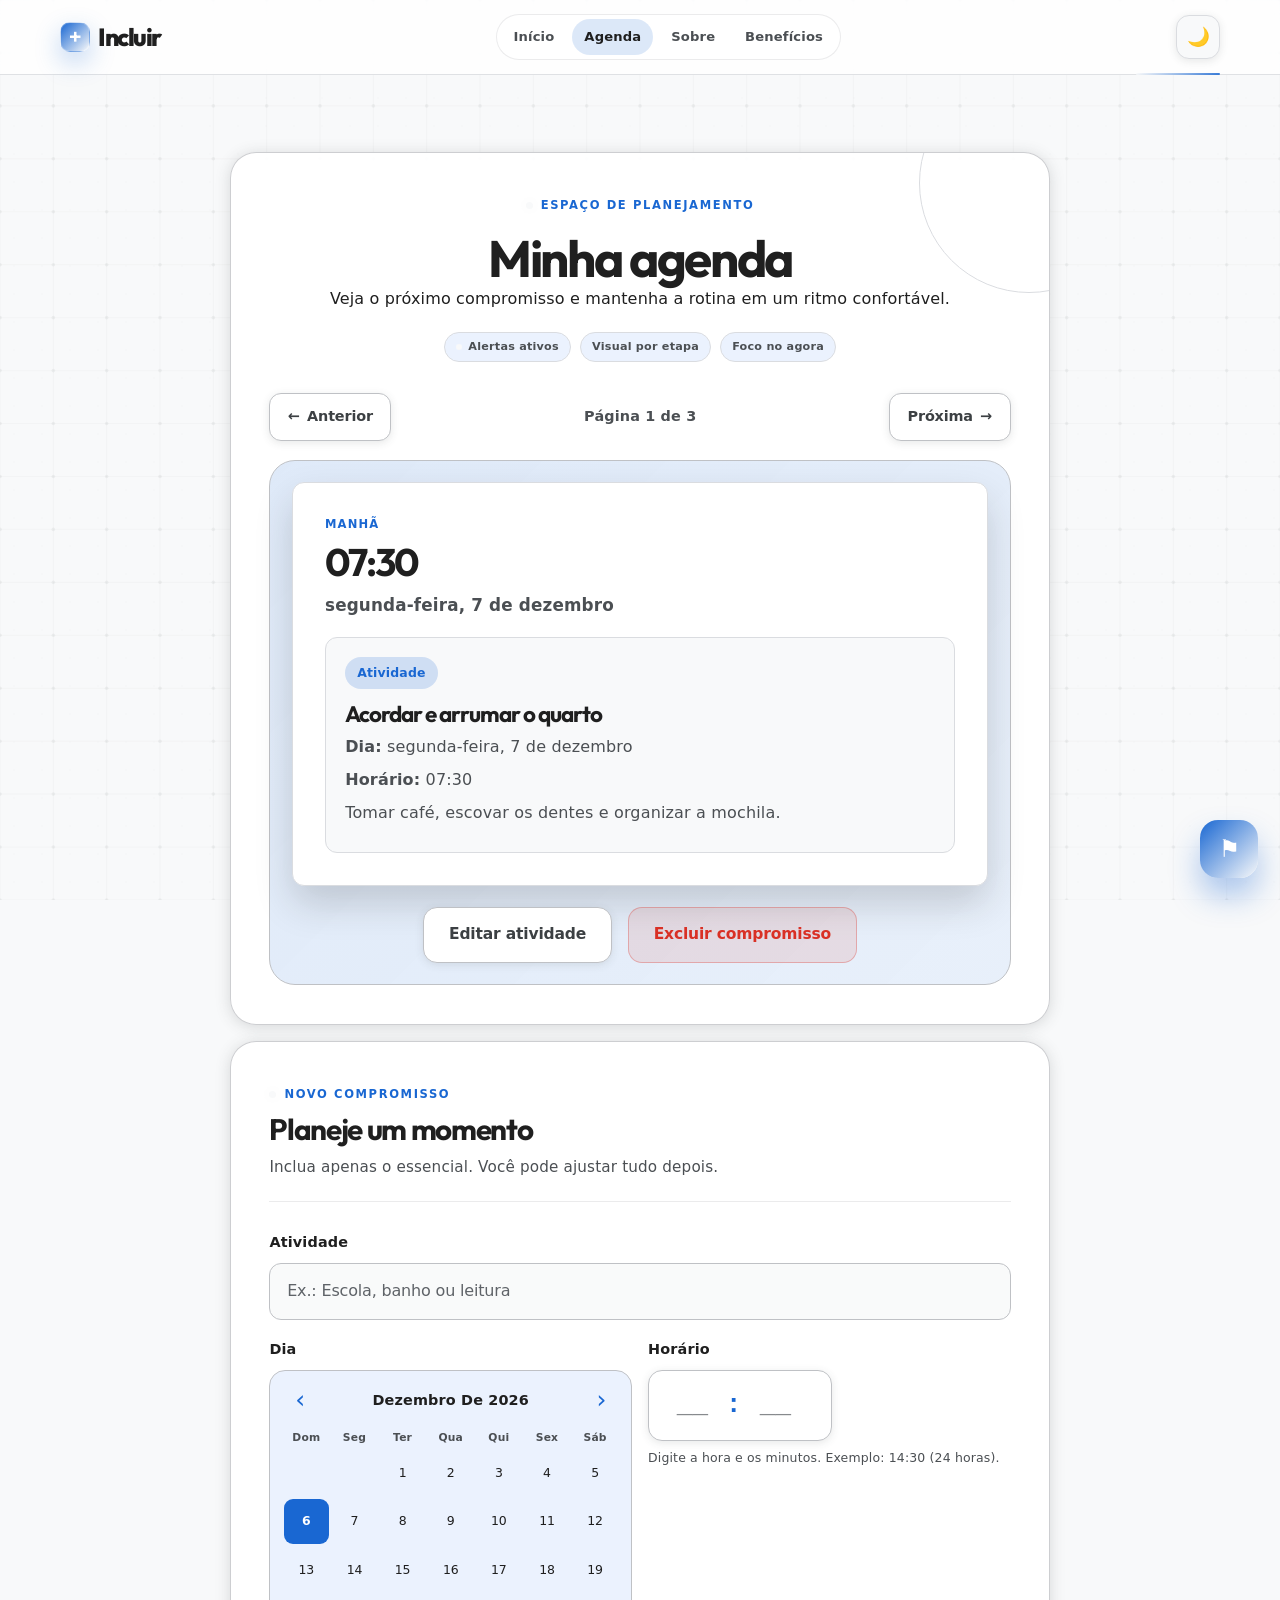
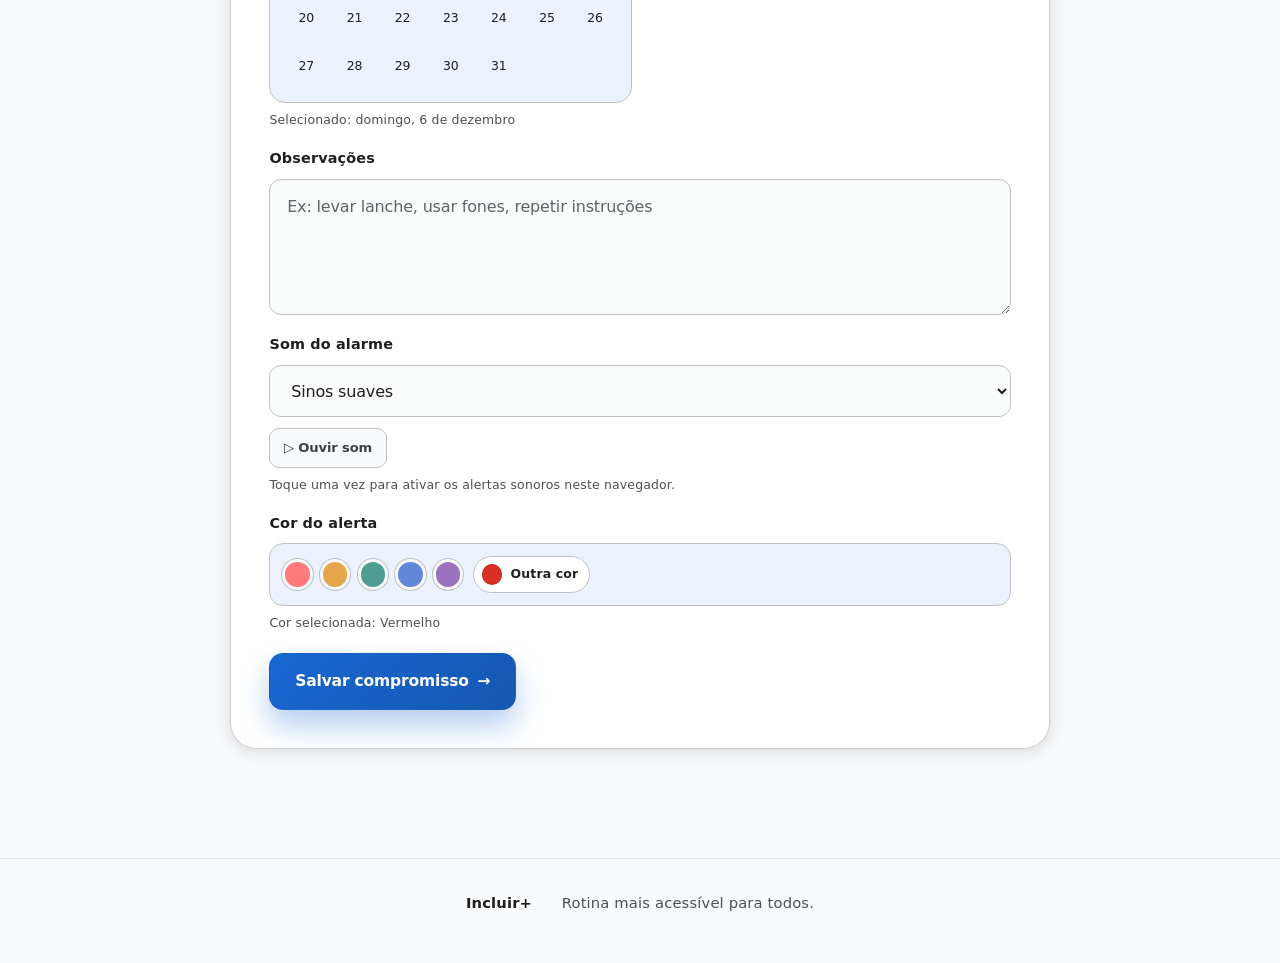
==== commit 32f9b1fe: "Add files via upload" ====
--- a/agenda.html
+++ b/agenda.html
@@ -90,9 +90,14 @@
                 </div>
 
                 <div class="field-group time-field">
-                  <label for="task-time">Horário</label>
-                  <input id="task-time" name="time" type="time" step="60" required />
-                  <small class="field-hint">Escolha a hora e os minutos que preferir.</small>
+                  <label class="time-label" for="task-hour">Horário</label>
+                  <input id="task-time" name="time" type="hidden" />
+                  <div class="time-entry" role="group" aria-label="Horário no formato de 24 horas">
+                    <input id="task-hour" class="time-part-input" type="text" inputmode="numeric" maxlength="2" placeholder="__" autocomplete="off" required aria-label="Hora, de 00 a 23" aria-describedby="time-hint" />
+                    <span class="time-separator" aria-hidden="true">:</span>
+                    <input id="task-minute" class="time-part-input" type="text" inputmode="numeric" maxlength="2" placeholder="__" autocomplete="off" required aria-label="Minuto, de 00 a 59" aria-describedby="time-hint" />
+                  </div>
+                  <small id="time-hint" class="field-hint">Digite a hora e os minutos. Exemplo: 14:30 (24 horas).</small>
                 </div>
               </div>
 
@@ -120,7 +125,7 @@
                     id="alert-color"
                     name="alertColor"
                     type="color"
-                    value="#ff7a7a"
+                    value="#d93025"
                     aria-label="Escolha a cor do alerta da agenda"
                     class="alert-color-input"
                   />
--- a/style.css
+++ b/style.css
@@ -62,8 +62,8 @@
   --toggle-text: var(--primary-dark);
 
   /* Alerts (overridable via JS) */
-  --alert-color: #cf7d47;
-  --alert-color-rgb: 207, 125, 71;
+  --alert-color: #d93025;
+  --alert-color-rgb: 217, 48, 37;
 
   /* Rhythm */
   --radius-sm: 12px;
@@ -75,126 +75,46 @@
   color-scheme: light;
 }
 
-body.dark-theme {
-  --bg: #071513;
-  --surface: #0c1d1b;
-  --surface-strong: #122725;
-  --surface-soft: #143230;
-  --surface-tint: #12211f;
-  --overlay: rgba(8, 22, 20, 0.7);
-  --theme-gradient: linear-gradient(160deg, #071513 0%, #0a1c1a 55%, #0b1f1d 100%);
-
-  --primary: #7ed0c4;
-  --primary-600: #9adcd1;
-  --primary-dark: #d8f4ee;
-  --secondary: #8ecdbd;
-  --secondary-soft: #2c4f49;
-  --accent: #e9a86f;
-  --accent-soft: #3a2c22;
-  --accent-warm: #f0bd8c;
-  --danger: #f09a94;
-  --danger-soft: rgba(240, 154, 148, 0.14);
-
-  --text: #e9f5f2;
-  --muted: #a6bab5;
-  --muted-soft: #7f938e;
-  --on-primary: #06211f;
-
-  --border: rgba(126, 208, 196, 0.16);
-  --border-strong: rgba(126, 208, 196, 0.28);
-  --hairline: rgba(233, 245, 242, 0.09);
-  --shadow-sm: 0 2px 8px rgba(0, 0, 0, 0.3);
-  --shadow: 0 22px 54px rgba(0, 0, 0, 0.42);
-  --shadow-lg: 0 34px 70px rgba(0, 0, 0, 0.5);
-
-  --toggle-bg: #16302d;
-  --toggle-text: var(--primary-dark);
-
-  --surface-tint: #f4f1ea;
-  --overlay: rgba(255, 255, 255, 0.72);
-  --theme-gradient: linear-gradient(160deg, #fbfaf7 0%, #f4f5f0 52%, #eef5f1 100%);
-
-  /* Brand */
-  --primary: #0f5c5a;
-  --primary-600: #14706c;
-  --primary-dark: #0a3f3d;
-  --secondary: #4f9d92;
-  --secondary-soft: #a9d6cb;
-  --accent: #cf7d47;
-  --accent-soft: #f6e7d8;
-  --accent-warm: #e6a06b;
-  --danger: #b8534f;
-  --danger-soft: rgba(184, 83, 79, 0.1);
-
-  /* Text */
-  --text: #16211f;
-  --muted: #5f6b68;
-  --muted-soft: #8b938f;
-  --on-primary: #f4fbf9;
-
-  /* Lines & depth */
-  --border: rgba(15, 92, 90, 0.12);
-  --border-strong: rgba(15, 92, 90, 0.2);
-  --hairline: rgba(20, 32, 31, 0.08);
-  --shadow-sm: 0 2px 8px rgba(16, 45, 42, 0.05);
-  --shadow: 0 20px 50px rgba(16, 45, 42, 0.09);
-  --shadow-lg: 0 34px 70px rgba(16, 45, 42, 0.14);
-
-  /* Controls */
-  --toggle-bg: #eceee9;
-  --toggle-text: var(--primary-dark);
-
-  /* Alerts (overridable via JS) */
-  --alert-color: #cf7d47;
-  --alert-color-rgb: 207, 125, 71;
-
-  /* Rhythm */
-  --radius-sm: 12px;
-  --radius: 18px;
-  --radius-lg: 26px;
-  --radius-xl: 34px;
-  --section-y: clamp(3.5rem, 8vw, 7rem);
-
-  color-scheme: light;
-}
-
-body.dark-theme {
-  --bg: #071513;
-  --surface: #0c1d1b;
-  --surface-strong: #122725;
-  --surface-soft: #143230;
-  --surface-tint: #12211f;
-  --overlay: rgba(8, 22, 20, 0.7);
-  --theme-gradient: linear-gradient(160deg, #071513 0%, #0a1c1a 55%, #0b1f1d 100%);
-
-  --primary: #7ed0c4;
-  --primary-600: #9adcd1;
-  --primary-dark: #d8f4ee;
-  --secondary: #8ecdbd;
-  --secondary-soft: #2c4f49;
-  --accent: #e9a86f;
-  --accent-soft: #3a2c22;
-  --accent-warm: #f0bd8c;
-  --danger: #f09a94;
-  --danger-soft: rgba(240, 154, 148, 0.14);
-
-  --text: #e9f5f2;
-  --muted: #a6bab5;
-  --muted-soft: #7f938e;
-  --on-primary: #06211f;
-
-  --border: rgba(126, 208, 196, 0.16);
-  --border-strong: rgba(126, 208, 196, 0.28);
-  --hairline: rgba(233, 245, 242, 0.09);
-  --shadow-sm: 0 2px 8px rgba(0, 0, 0, 0.3);
-  --shadow: 0 22px 54px rgba(0, 0, 0, 0.42);
-  --shadow-lg: 0 34px 70px rgba(0, 0, 0, 0.5);
-
-  --toggle-bg: #16302d;
-  --toggle-text: var(--primary-dark);
-
-  color-scheme: dark;
-}
+body.dark-theme {
+  --bg: #09090b;
+  --surface: #101013;
+  --surface-strong: #17171b;
+  --surface-soft: #17171b;
+  --surface-tint: #1c1c21;
+  --overlay: rgba(9, 9, 11, 0.78);
+  --theme-gradient: linear-gradient(160deg, #09090b 0%, #101013 55%, #09090b 100%);
+
+  --primary: #7a7a7a;
+  --primary-600: #a1a1aa;
+  --primary-dark: #fafafa;
+  --secondary: #17171b;
+  --secondary-soft: #1c1c21;
+  --accent: #e3af35;
+  --accent-soft: rgba(227, 175, 53, 0.14);
+  --accent-warm: #c2820a;
+  --danger: oklch(0.704 0.191 22.216);
+  --danger-soft: rgba(239, 68, 68, 0.14);
+
+  --text: #fafafa;
+  --muted: #a1a1aa;
+  --muted-soft: #71717a;
+  --on-primary: #09090b;
+
+  --border: rgba(255, 255, 255, 0.08);
+  --border-strong: rgba(255, 255, 255, 0.14);
+  --hairline: rgba(255, 255, 255, 0.08);
+  --shadow-sm: 0 2px 8px rgba(0, 0, 0, 0.3);
+  --shadow: 0 22px 54px rgba(0, 0, 0, 0.42);
+  --shadow-lg: 0 34px 70px rgba(0, 0, 0, 0.5);
+
+  --toggle-bg: #17171b;
+  --toggle-text: #e3af35;
+  --ring: #e3af35;
+  --alert-color: #e3af35;
+  --alert-color-rgb: 227, 175, 53;
+
+  color-scheme: dark;
+}
 
 /* --------------------------------------------------------------------------
    2. Reset & base
@@ -236,29 +156,7 @@
   pointer-events: none;
 }
 
-/* Keep the text that sits directly on the dark grid legible in light mode. */
-body:not(.dark-theme) .brand,
-body:not(.dark-theme) .menu a,
-body:not(.dark-theme) .menu a:hover,
-body:not(.dark-theme) .hero h1,
-body:not(.dark-theme) .hero-kicker,
-body:not(.dark-theme) .hero .lead,
-body:not(.dark-theme) .hero .trust-line span,
-body:not(.dark-theme) .about > .container > .section-heading h2,
-body:not(.dark-theme) .about-grid > p,
-body:not(.dark-theme) .features > .container > .section-heading h2,
-body:not(.dark-theme) .footer,
-body:not(.dark-theme) .footer strong {
-  color: #eef7f5;
-}
-
-body:not(.dark-theme) .hero .eyebrow,
-body:not(.dark-theme) .about > .container > .section-heading .eyebrow,
-body:not(.dark-theme) .features > .container > .section-heading .eyebrow {
-  color: #8ed8cf;
-}
-
-body > * {
+body > * {
   position: relative;
   z-index: 1;
 }
@@ -1079,10 +977,19 @@
   color: var(--text);
 }
 
-.footer span {
-  padding: 0 0.35rem;
-  color: var(--secondary);
-}
+.footer span {
+  padding: 0 0.35rem;
+  color: var(--secondary);
+}
+
+.footer a {
+  display: inline-block;
+  margin-left: 0.5rem;
+  color: var(--primary);
+  font-size: 0.82rem;
+  font-weight: 700;
+  text-underline-offset: 3px;
+}
 
 /* --------------------------------------------------------------------------
    13. Agenda page
@@ -1472,8 +1379,61 @@
   font-weight: 700;
 }
 
-.time-field input[type="time"] {
-  min-height: 3.1rem;
+.time-label {
+  color: var(--text);
+  font-size: 0.9rem;
+  font-weight: 700;
+}
+
+.time-entry {
+  display: inline-flex;
+  align-items: center;
+  gap: 0.2rem;
+  width: fit-content;
+  min-width: 11.5rem;
+  padding: 0.45rem 0.8rem;
+  border: 1px solid var(--border-strong);
+  border-radius: 14px;
+  background: var(--surface);
+  box-shadow: var(--shadow-sm);
+  transition: border-color 0.2s ease, box-shadow 0.2s ease;
+}
+
+.time-entry:focus-within {
+  border-color: var(--primary);
+  box-shadow: 0 0 0 4px color-mix(in srgb, var(--primary) 15%, transparent);
+}
+
+.time-entry .time-part-input {
+  width: 3.8rem;
+  min-height: 3.3rem;
+  padding: 0.35rem;
+  border: 0;
+  border-radius: 8px;
+  background: transparent;
+  box-shadow: none;
+  color: var(--text);
+  font-family: ui-monospace, SFMono-Regular, Menlo, Consolas, monospace;
+  font-size: 1.65rem;
+  font-weight: 700;
+  text-align: center;
+}
+
+.time-entry .time-part-input:focus {
+  outline: none;
+  box-shadow: none;
+}
+
+.time-entry .time-part-input::placeholder {
+  color: var(--muted-soft);
+  opacity: 0.75;
+}
+
+.time-separator {
+  color: var(--primary);
+  font-family: ui-monospace, SFMono-Regular, Menlo, Consolas, monospace;
+  font-size: 1.65rem;
+  font-weight: 700;
 }
 
 label {
@@ -1499,16 +1459,23 @@
   color: var(--muted-soft);
 }
 
-input:focus,
-select:focus,
-textarea:focus {
-  outline: none;
-  border-color: var(--primary);
-  box-shadow: 0 0 0 4px color-mix(in srgb, var(--primary) 15%, transparent);
-}
-
-body.dark-theme select,
-body.dark-theme input[type="time"] {
+input:focus,
+select:focus,
+textarea:focus {
+  outline: none;
+  border-color: var(--primary);
+  box-shadow: 0 0 0 4px color-mix(in srgb, var(--primary) 15%, transparent);
+}
+
+body.dark-theme input:focus,
+body.dark-theme select:focus,
+body.dark-theme textarea:focus,
+body.dark-theme .time-entry:focus-within {
+  border-color: var(--ring);
+  box-shadow: 0 0 0 4px color-mix(in srgb, var(--ring) 22%, transparent);
+}
+
+body.dark-theme select {
   color-scheme: dark;
 }
 
@@ -1658,7 +1625,7 @@
   box-shadow: 0 22px 34px color-mix(in srgb, var(--primary) 40%, transparent);
 }
 
-.dismiss-alarm-btn {
+.dismiss-alarm-btn {
   position: fixed;
   right: 1.35rem;
   bottom: 5.4rem;
@@ -1671,8 +1638,12 @@
   font-weight: 800;
   cursor: pointer;
   box-shadow: 0 18px 30px rgba(var(--alert-color-rgb), 0.3);
-  transition: transform 0.2s ease, box-shadow 0.2s ease;
-}
+  transition: transform 0.2s ease, box-shadow 0.2s ease;
+}
+
+body:not(.dark-theme) .dismiss-alarm-btn {
+  background: linear-gradient(135deg, var(--alert-color), color-mix(in srgb, var(--alert-color) 78%, var(--text)));
+}
 
 .dismiss-alarm-btn:hover {
   transform: translateY(-2px);
@@ -1829,68 +1800,89 @@
    18. Kinetic grid palette
    -------------------------------------------------------------------------- */
 :root {
-  --bg: #101824;
-  --surface: rgba(21, 31, 48, 0.94);
-  --surface-strong: #1b2940;
-  --surface-soft: #182b44;
-  --surface-tint: #152238;
-  --overlay: rgba(16, 24, 36, 0.78);
-  --theme-gradient: #101824;
-  --primary: #6aaeff;
-  --primary-600: #8ac0ff;
-  --primary-dark: #dcecff;
-  --secondary: #8dbdff;
-  --secondary-soft: #28466d;
-  --accent: #f2ae70;
-  --accent-soft: #432f29;
-  --accent-warm: #ffc18b;
-  --danger: #ff9995;
-  --danger-soft: rgba(255, 153, 149, 0.14);
-  --text: #edf5ff;
-  --muted: #b4c3d7;
-  --muted-soft: #7e91aa;
-  --on-primary: #edf5ff;
-  --border: rgba(157, 194, 255, 0.18);
-  --border-strong: rgba(157, 194, 255, 0.34);
-  --hairline: rgba(218, 235, 255, 0.12);
-  --shadow-sm: 0 3px 12px rgba(0, 0, 0, 0.22);
-  --shadow: 0 22px 54px rgba(0, 0, 0, 0.34);
-  --shadow-lg: 0 34px 72px rgba(0, 0, 0, 0.44);
-  --toggle-bg: #1a2a40;
-  --toggle-text: #edf5ff;
-  color-scheme: dark;
+  --bg: #f8f9fa;
+  --surface: #ffffff;
+  --surface-strong: #f8f9fa;
+  --surface-soft: #f8f9fa;
+  --surface-tint: #e8f0fe;
+  --overlay: rgba(255, 255, 255, 0.86);
+  --theme-gradient: #f8f9fa;
+  --primary: #1967d2;
+  --primary-600: #1558b0;
+  --primary-dark: #3c4043;
+  --secondary: #f8f9fa;
+  --secondary-soft: #e8f0fe;
+  --accent: #1967d2;
+  --accent-soft: #e8f0fe;
+  --accent-warm: #34a853;
+  --danger: #d93025;
+  --danger-soft: rgba(217, 48, 37, 0.1);
+  --text: #1f1f1f;
+  --muted: #4b4f53;
+  --muted-soft: #5f6368;
+  --on-primary: #ffffff;
+  --border: #dadce0;
+  --border-strong: #bfc1c5;
+  --hairline: rgba(60, 64, 67, 0.1);
+  --shadow-sm: 0 2px 8px rgba(60, 64, 67, 0.12);
+  --shadow: 0 2px 15px rgba(60, 64, 67, 0.18);
+  --shadow-lg: 0 8px 28px rgba(60, 64, 67, 0.18);
+  --toggle-bg: #f8f9fa;
+  --toggle-text: #3c4043;
+  --ring: #1a73e8;
+  --radius: 0.75rem;
+  --font-sans: "Google Sans", Roboto, Inter, system-ui, sans-serif;
+  --font-serif: "Roboto Serif", Georgia, serif;
+  --font-mono: "Roboto Mono", "SFMono-Regular", monospace;
+  --letter-spacing: 0.01em;
+  --spacing: 0.25rem;
+  color-scheme: light;
+}
+
+body:not(.dark-theme) {
+  font-family: var(--font-sans);
+  letter-spacing: var(--letter-spacing);
+}
+
+body:not(.dark-theme) .hero-visual {
+  border-color: #dadce0;
+  background: linear-gradient(145deg, #ffffff 0%, #f8f9fa 56%, #e8f0fe 100%);
 }
 
 body.dark-theme {
-  --bg: #071513;
-  --surface: rgba(12, 29, 27, 0.94);
-  --surface-strong: #112725;
-  --surface-soft: #143230;
-  --surface-tint: #102421;
-  --overlay: rgba(7, 21, 19, 0.8);
-  --theme-gradient: #071513;
-  --primary: #7ed0c4;
-  --primary-600: #9adcd1;
-  --primary-dark: #d8f4ee;
-  --secondary: #8ecdbd;
-  --secondary-soft: #294f49;
-  --accent: #e9a86f;
-  --accent-soft: #3b2d22;
-  --accent-warm: #f0bd8c;
-  --danger: #f09a94;
-  --danger-soft: rgba(240, 154, 148, 0.14);
-  --text: #e9f5f2;
-  --muted: #a6bab5;
-  --muted-soft: #7f938e;
-  --on-primary: #e9f5f2;
-  --border: rgba(126, 208, 196, 0.18);
-  --border-strong: rgba(126, 208, 196, 0.32);
-  --hairline: rgba(233, 245, 242, 0.1);
+  --bg: #09090b;
+  --surface: rgba(16, 16, 19, 0.96);
+  --surface-strong: #17171b;
+  --surface-soft: #17171b;
+  --surface-tint: #1c1c21;
+  --overlay: rgba(9, 9, 11, 0.82);
+  --theme-gradient: #09090b;
+  --primary: #7a7a7a;
+  --primary-600: #a1a1aa;
+  --primary-dark: #fafafa;
+  --secondary: #17171b;
+  --secondary-soft: #1c1c21;
+  --accent: #e3af35;
+  --accent-soft: rgba(227, 175, 53, 0.14);
+  --accent-warm: #c2820a;
+  --danger: oklch(0.704 0.191 22.216);
+  --danger-soft: rgba(239, 68, 68, 0.14);
+  --text: #fafafa;
+  --muted: #a1a1aa;
+  --muted-soft: #71717a;
+  --on-primary: #09090b;
+  --border: rgba(255, 255, 255, 0.08);
+  --border-strong: rgba(255, 255, 255, 0.14);
+  --hairline: rgba(255, 255, 255, 0.08);
   --shadow-sm: 0 3px 12px rgba(0, 0, 0, 0.3);
   --shadow: 0 22px 54px rgba(0, 0, 0, 0.44);
   --shadow-lg: 0 34px 72px rgba(0, 0, 0, 0.56);
-  --toggle-bg: #16302d;
-  --toggle-text: #e9f5f2;
+  --toggle-bg: #17171b;
+  --toggle-text: #e3af35;
+  --ring: #e3af35;
+  --alert-color: #e3af35;
+  --alert-color-rgb: 227, 175, 53;
+  color-scheme: dark;
 }
 
 .hero-visual {
@@ -1912,7 +1904,21 @@
 }
 
 body.dark-theme .hero-visual {
-  background: linear-gradient(145deg, #153631 0%, #0c211f 52%, #2b241f 100%);
+  background: linear-gradient(145deg, #17171b 0%, #101013 54%, #1c1c21 100%);
+}
+
+body.dark-theme .hero-visual::before {
+  background: #e3af35;
+  opacity: 0.1;
+}
+
+body.dark-theme .hero-visual::after {
+  color: #e3af35;
+}
+
+body.dark-theme .visual-label span {
+  background: #e3af35;
+  box-shadow: 0 0 0 4px rgba(227, 175, 53, 0.16);
 }
 
 body.dark-theme .workflow-layout {
@@ -1920,12 +1926,32 @@
 }
 
 body.dark-theme .cta-panel {
-  background: linear-gradient(125deg, #1b4e48, #092421);
+  border: 1px solid rgba(227, 175, 53, 0.2);
+  background: linear-gradient(125deg, #17171b 0%, #101013 58%, #1c1c21 100%);
+  box-shadow: 0 24px 60px rgba(0, 0, 0, 0.42), inset 0 1px rgba(255, 255, 255, 0.04);
+}
+
+body.dark-theme .cta-panel::before {
+  background: radial-gradient(circle, rgba(227, 175, 53, 0.16), transparent 70%);
+}
+
+body.dark-theme .cta-panel .eyebrow {
+  color: #e3af35;
+}
+
+body.dark-theme .cta-panel .eyebrow span {
+  background: #e3af35;
+  box-shadow: 0 0 0 5px rgba(227, 175, 53, 0.14);
+}
+
+body.dark-theme .cta-panel h2 {
+  color: #fafafa;
 }
 
 body.dark-theme .btn-light {
-  background: #e9f5f2;
-  color: #092421;
+  border-color: #e3af35;
+  background: #e3af35;
+  color: #09090b;
 }
 
 /* --------------------------------------------------------------------------
@@ -2052,6 +2078,17 @@
   box-shadow: 0 32px 90px rgba(0, 0, 0, 0.38);
 }
 
+body:not(.dark-theme) .hero-visual {
+  border-color: #dadce0;
+  background: linear-gradient(145deg, #ffffff 0%, #f8f9fa 56%, #e8f0fe 100%);
+  box-shadow: 0 12px 36px rgba(60, 64, 67, 0.14);
+}
+
+body.dark-theme .hero-visual {
+  border-color: rgba(227, 175, 53, 0.22);
+  box-shadow: 0 30px 80px rgba(0, 0, 0, 0.55), 0 12px 36px rgba(227, 175, 53, 0.06);
+}
+
 .visual-label {
   position: absolute;
   z-index: 4;
@@ -2074,8 +2111,8 @@
   width: 0.42rem;
   height: 0.42rem;
   border-radius: 50%;
-  background: #6de0c9;
-  box-shadow: 0 0 0 4px rgba(109, 224, 201, 0.16);
+  background: #34a853;
+  box-shadow: 0 0 0 4px rgba(52, 168, 83, 0.14);
 }
 
 .floating-card {
@@ -2187,3 +2224,95 @@
     right: 1rem;
   }
 }
+
+/* Home: problem, solution and practical steps */
+.problem-copy p {
+  margin: 0 0 1rem;
+  color: var(--muted);
+  font-size: 1.04rem;
+  line-height: 1.8;
+}
+.problem-copy p:last-child { margin-bottom: 0; }
+.about-highlight .stat-number {
+  height: auto;
+  color: var(--primary);
+  font-family: "Outfit", sans-serif;
+  font-size: clamp(2rem, 4vw, 3rem);
+  font-weight: 800;
+  line-height: 1;
+  letter-spacing: -0.06em;
+}
+.about-highlight > a {
+  display: inline-block;
+  margin-top: 1rem;
+  color: var(--primary);
+  font-size: 0.78rem;
+  font-weight: 700;
+  text-underline-offset: 3px;
+}
+.solution-band {
+  display: grid;
+  grid-template-columns: minmax(220px, 0.75fr) 1.25fr;
+  gap: clamp(1.5rem, 4vw, 4rem);
+  align-items: center;
+  margin-top: clamp(2.5rem, 5vw, 4.5rem);
+  padding: clamp(1.5rem, 3.5vw, 2.8rem);
+  border: 1px solid var(--border);
+  border-radius: var(--radius-lg);
+  background: color-mix(in srgb, var(--surface-soft) 85%, transparent);
+}
+.solution-band h3 { font-size: clamp(1.55rem, 2.8vw, 2.2rem); }
+.solution-band > p { margin: 0; color: var(--muted); font-size: 1.02rem; line-height: 1.8; }
+.solution-band .eyebrow { margin-bottom: 0.75rem; }
+body:not(.dark-theme) .solution-band h3,
+body:not(.dark-theme) .solution-band > p,
+body:not(.dark-theme) .problem-copy p { color: var(--text); }
+body:not(.dark-theme) .solution-band .eyebrow { color: var(--primary); }
+
+.workflow { padding: var(--section-y) 0; }
+.workflow .section-heading { margin-bottom: 2.3rem; }
+.workflow .section-heading h2 { max-width: 18ch; }
+.how-cards { display: grid; grid-template-columns: repeat(3, minmax(0, 1fr)); gap: 1.25rem; }
+.how-card {
+  position: relative;
+  min-height: 255px;
+  padding: 1.65rem;
+  border: 1px solid var(--border);
+  border-radius: var(--radius);
+  background: color-mix(in srgb, var(--surface) 92%, transparent);
+  box-shadow: var(--shadow-sm);
+  transition: transform 0.25s ease, box-shadow 0.25s ease;
+}
+.how-card:hover { transform: translateY(-5px); box-shadow: var(--shadow); }
+.how-icon {
+  display: grid;
+  place-items: center;
+  width: 48px;
+  height: 48px;
+  margin-bottom: 1.7rem;
+  border-radius: 15px;
+  background: color-mix(in srgb, var(--primary) 14%, transparent);
+  color: var(--primary);
+  font-size: 1.55rem;
+}
+.how-number { position: absolute; top: 1.75rem; right: 1.65rem; color: var(--muted-soft); font: 700 0.8rem "Outfit", sans-serif; }
+.how-card h3 { margin-bottom: 0.65rem; font-size: 1.25rem; }
+.how-card p { margin: 0; color: var(--muted); line-height: 1.7; }
+.evidence-note { max-width: 62rem; margin: 1.5rem auto 0; color: var(--muted); font-size: 0.85rem; line-height: 1.65; }
+.evidence-note a { color: var(--primary); font-weight: 700; text-underline-offset: 3px; }
+body:not(.dark-theme) .workflow .section-heading h2 { color: var(--text); }
+body:not(.dark-theme) .workflow .section-heading .eyebrow { color: var(--primary); }
+body:not(.dark-theme) .workflow .section-heading .eyebrow span {
+  background: var(--primary);
+  box-shadow: 0 0 0 5px color-mix(in srgb, var(--primary) 16%, transparent);
+}
+body:not(.dark-theme) .feature-number { color: #5f6368; }
+body:not(.dark-theme) .menu .nav-cta,
+body:not(.dark-theme) .skip-link { color: #ffffff; }
+@media (max-width: 900px) {
+  .how-cards { grid-template-columns: 1fr; }
+  .how-card { min-height: 0; }
+}
+@media (max-width: 620px) {
+  .solution-band { grid-template-columns: 1fr; gap: 0.8rem; }
+}
